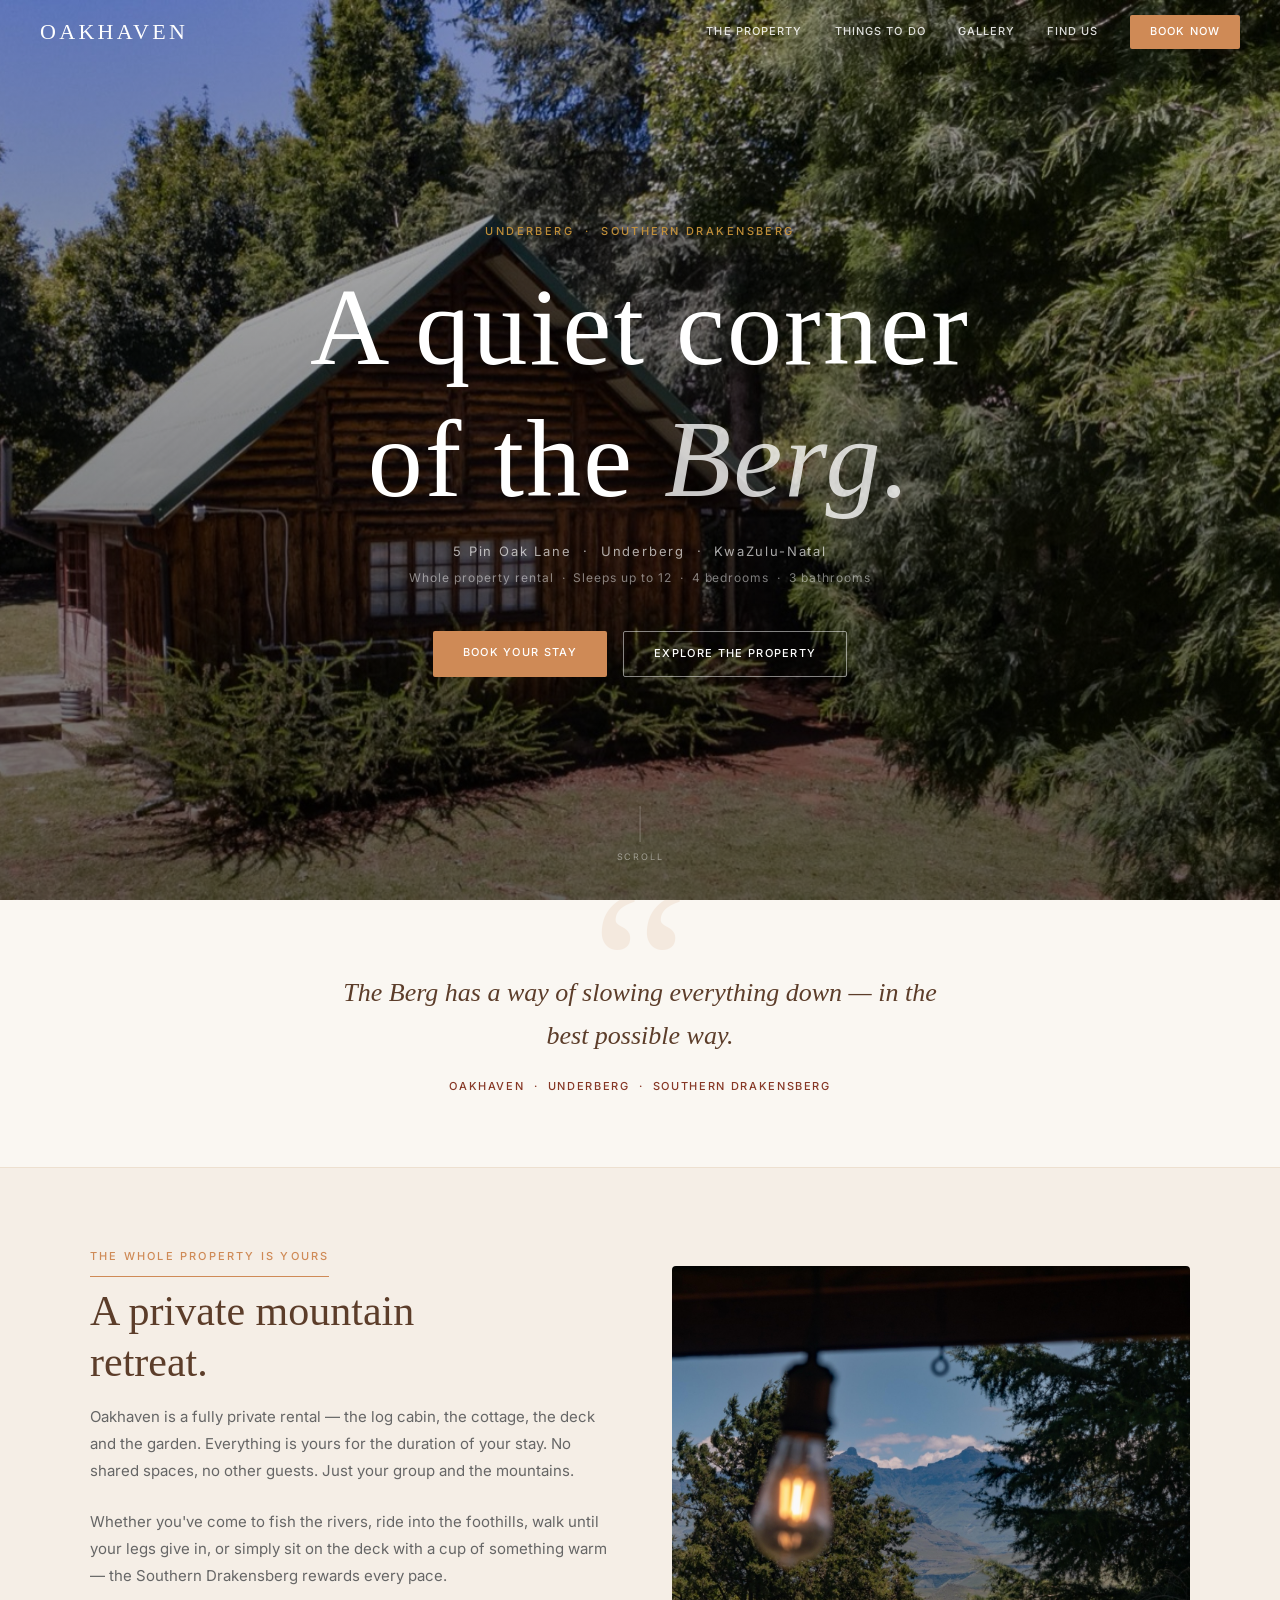
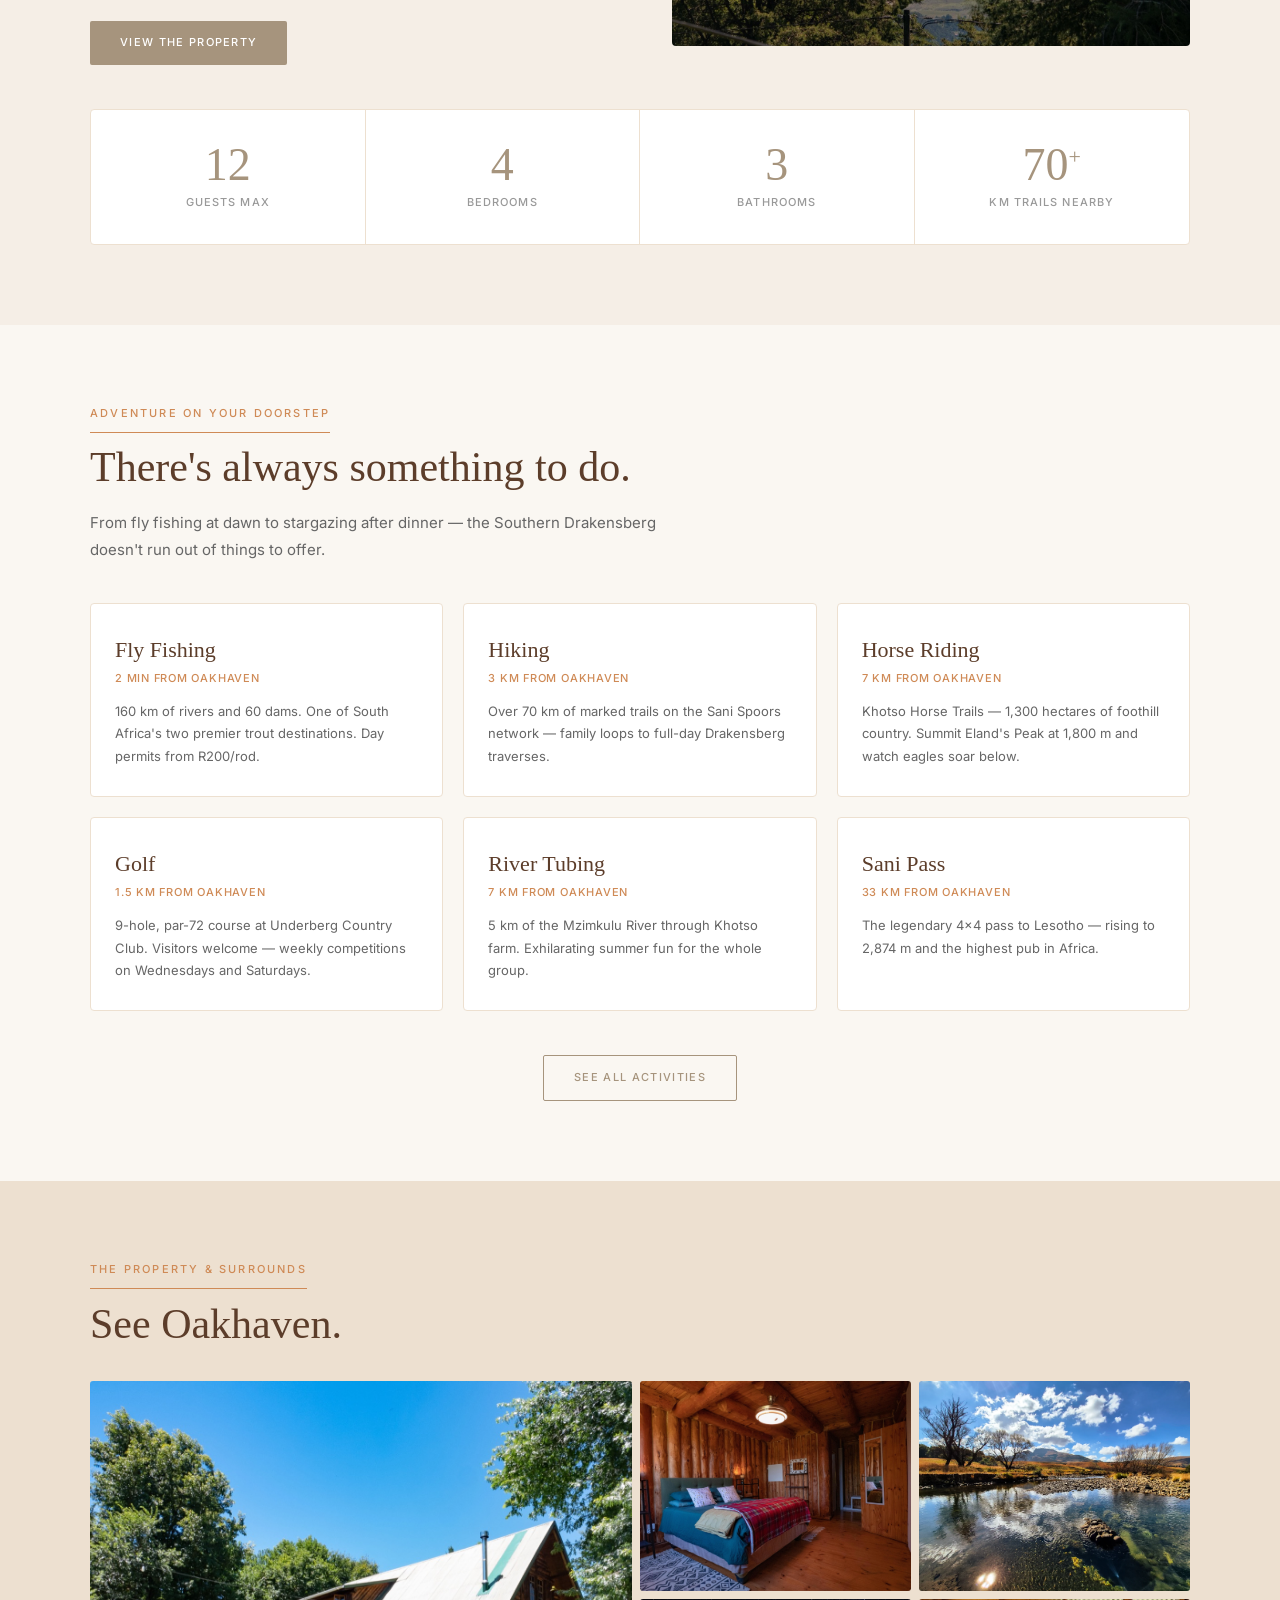
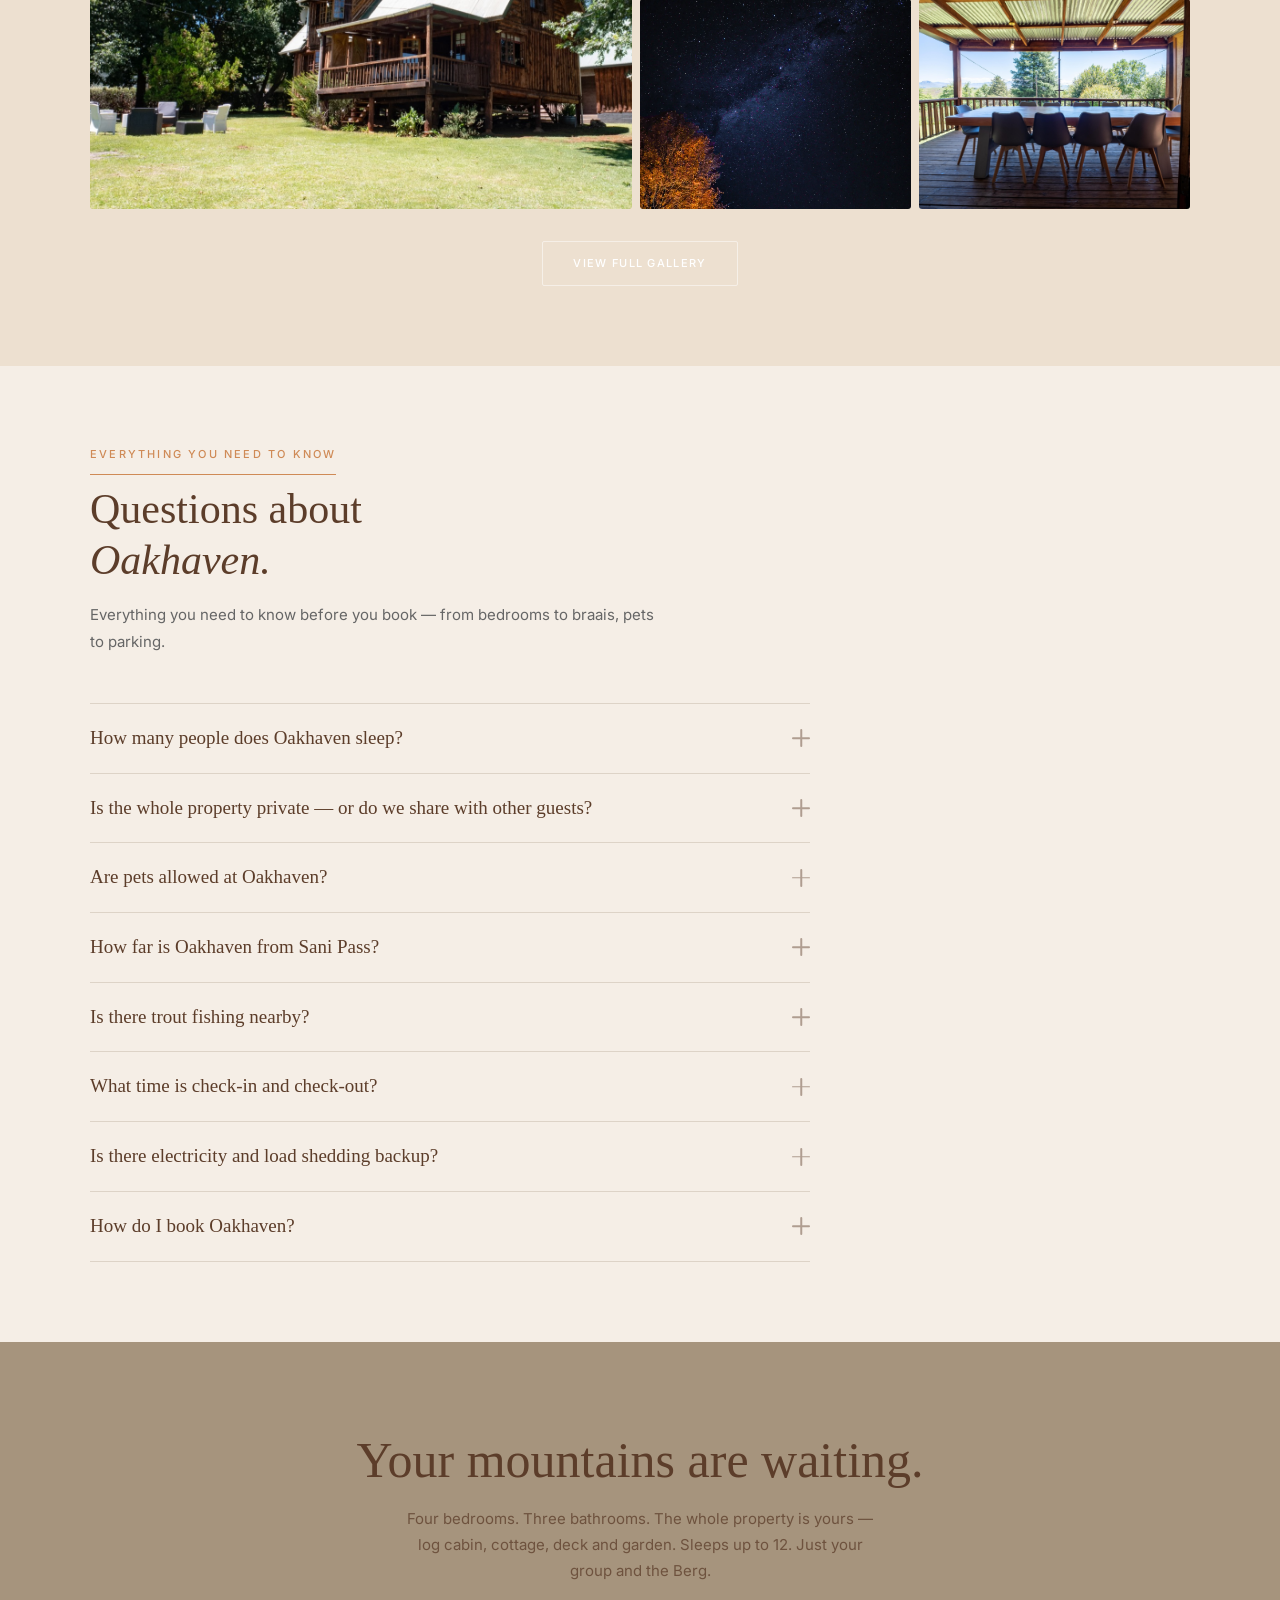
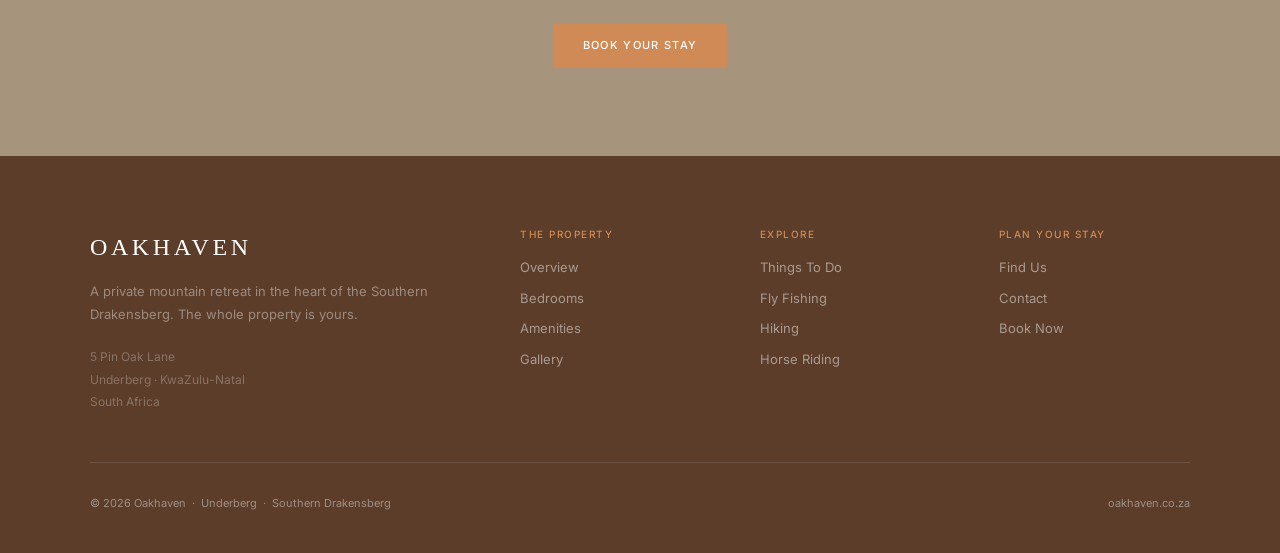
==== index.html @ 9d522bd4 "Add FAQ section with accordion and schema markup for GEO - FAQ section added to homepage before CTA " ====
<!DOCTYPE html>
<html lang="en">
<head>
  <meta charset="UTF-8">
  <meta name="viewport" content="width=device-width, initial-scale=1.0">
  <title>Oakhaven — Private Holiday Rental, Underberg · Southern Drakensberg · Sleeps 12</title>
  <meta name="description" content="Oakhaven is a fully private holiday rental in Underberg, Southern Drakensberg. 4 bedrooms, 3 bathrooms, sleeps up to 12. The whole property — log cabin, cottage, deck and garden — is yours. Book now.">
  <link rel="canonical" href="https://www.oakhaven.co.za/">

  <!-- Open Graph -->
  <meta property="og:type" content="website">
  <meta property="og:url" content="https://www.oakhaven.co.za/">
  <meta property="og:title" content="Oakhaven — Private Holiday Rental, Underberg · Southern Drakensberg">
  <meta property="og:description" content="A fully private mountain retreat in Underberg, Southern Drakensberg. 4 bedrooms, 3 bathrooms, sleeps up to 12. The whole property is yours.">
  <meta property="og:image" content="https://www.oakhaven.co.za/images/log-cabin-hero.jpg">
  <meta property="og:image:width" content="1400">
  <meta property="og:image:height" content="933">
  <meta name="twitter:card" content="summary_large_image">

  <!-- Schema: Vacation Rental -->
  <script type="application/ld+json">
  {
    "@context": "https://schema.org",
    "@type": "LodgingBusiness",
    "name": "Oakhaven",
    "description": "A fully private holiday rental in Underberg, Southern Drakensberg. 4 bedrooms, 3 bathrooms, sleeps up to 12. Log cabin, cottage, deck, braai and garden.",
    "url": "https://www.oakhaven.co.za",
    "telephone": "+27660128642",
    "email": "marketing@underbergaccommodation.co.za",
    "address": {
      "@type": "PostalAddress",
      "streetAddress": "5 Pin Oak Lane",
      "addressLocality": "Underberg",
      "addressRegion": "KwaZulu-Natal",
      "postalCode": "3257",
      "addressCountry": "ZA"
    },
    "geo": {
      "@type": "GeoCoordinates",
      "latitude": -29.789306,
      "longitude": 29.486806
    },
    "image": "https://www.oakhaven.co.za/images/log-cabin-hero.jpg",
    "numberOfRooms": 4,
    "petsAllowed": true,
    "checkinTime": "14:00",
    "checkoutTime": "10:00",
    "amenityFeature": [
      {"@type": "LocationFeatureSpecification", "name": "Wi-Fi", "value": true},
      {"@type": "LocationFeatureSpecification", "name": "Fireplace", "value": true},
      {"@type": "LocationFeatureSpecification", "name": "Braai area", "value": true},
      {"@type": "LocationFeatureSpecification", "name": "Fully equipped kitchen", "value": true},
      {"@type": "LocationFeatureSpecification", "name": "Laundry facilities", "value": true},
      {"@type": "LocationFeatureSpecification", "name": "Secure parking", "value": true},
      {"@type": "LocationFeatureSpecification", "name": "Backup power", "value": true}
    ],
    "tourBookingPage": "mailto:marketing@underbergaccommodation.co.za?subject=Oakhaven%20Booking%20Enquiry"
  }
  </script>

  <!-- Schema: FAQ -->
  <script type="application/ld+json">
  {
    "@context": "https://schema.org",
    "@type": "FAQPage",
    "mainEntity": [
      {"@type":"Question","name":"How many people does Oakhaven sleep?","acceptedAnswer":{"@type":"Answer","text":"Oakhaven sleeps up to 12 guests across 4 bedrooms and 3 bathrooms. The property includes a log cabin and a cottage, both available exclusively to your group."}},
      {"@type":"Question","name":"Is the whole property private?","acceptedAnswer":{"@type":"Answer","text":"The whole property is yours. No shared spaces, no other guests. The log cabin, cottage, deck, braai area and garden are exclusively yours for the duration of your stay."}},
      {"@type":"Question","name":"Are pets allowed at Oakhaven?","acceptedAnswer":{"@type":"Answer","text":"Yes — well-behaved pets are welcome. Oakhaven sits on a quiet lane with a garden, so dogs in particular settle in easily."}},
      {"@type":"Question","name":"How far is Oakhaven from Sani Pass?","acceptedAnswer":{"@type":"Answer","text":"Sani Pass is 33 km from Oakhaven — about 40 minutes by road."}},
      {"@type":"Question","name":"Is there trout fishing near Oakhaven?","acceptedAnswer":{"@type":"Answer","text":"Oakhaven is 2 minutes from one of South Africa's two premier trout destinations. The Underberg area has 160 km of rivers and 60 dams. Day permits start from R200 per rod."}},
      {"@type":"Question","name":"What time is check-in and check-out?","acceptedAnswer":{"@type":"Answer","text":"Check-in is from 14:00 and check-out is by 10:00."}},
      {"@type":"Question","name":"Is there load shedding backup at Oakhaven?","acceptedAnswer":{"@type":"Answer","text":"Yes — Oakhaven has backup power so load shedding won't disrupt your stay. The property also has Wi-Fi throughout."}},
      {"@type":"Question","name":"How do I book Oakhaven?","acceptedAnswer":{"@type":"Answer","text":"Email marketing@underbergaccommodation.co.za with your dates and group size and we'll confirm availability and rates."}}
    ]
  }
  </script>

  <link rel="stylesheet" href="css/style.css">
  <link rel="preconnect" href="https://fonts.googleapis.com">
  <link href="https://cdn.jsdelivr.net/npm/@tabler/icons-webfont@3.11.0/dist/tabler-icons.min.css" rel="stylesheet">
  <!-- Google Analytics -->
  <script async src="https://www.googletagmanager.com/gtag/js?id=G-YVNB81N86Y"></script>
  <script>
    window.dataLayer = window.dataLayer || [];
    function gtag(){dataLayer.push(arguments);}
    gtag('js', new Date());
    gtag('config', 'G-YVNB81N86Y');
  </script>
  <!-- Meta Pixel -->
  <script>
  !function(f,b,e,v,n,t,s)
  {if(f.fbq)return;n=f.fbq=function(){n.callMethod?
  n.callMethod.apply(n,arguments):n.queue.push(arguments)};
  if(!f._fbq)f._fbq=n;n.push=n;n.loaded=!0;n.version='2.0';
  n.queue=[];t=b.createElement(e);t.async=!0;
  t.src=v;s=b.getElementsByTagName(e)[0];
  s.parentNode.insertBefore(t,s)}(window, document,'script',
  'https://connect.facebook.net/en_US/fbevents.js');
  fbq('init', '1320642386805784');
  fbq('track', 'PageView');
  </script>
  <noscript><img height="1" width="1" style="display:none" src="https://www.facebook.com/tr?id=1320642386805784&ev=PageView&noscript=1"/></noscript>
  <!-- End Meta Pixel -->
</head>
<body>

  <!-- NAVIGATION -->
  <nav class="nav" id="nav">
    <a href="index.html" class="nav-logo">Oakhaven</a>
    <div class="nav-links" id="navLinks">
      <a href="property.html">The Property</a>
      <a href="things-to-do.html">Things To Do</a>
      <a href="gallery.html">Gallery</a>
      <a href="find-us.html">Find Us</a>
      <a href="mailto:marketing@underbergaccommodation.co.za?subject=Oakhaven%20Booking%20Enquiry" class="nav-book">Book Now</a>
    </div>
    <button class="nav-toggle" id="navToggle" aria-label="Open menu">
      <span></span><span></span><span></span>
    </button>
  </nav>

  <!-- HERO -->
  <section class="hero">
    <video class="hero-video" autoplay muted loop playsinline poster="images/PG_logcabin_medres-75.jpeg">
      <source src="images/oakhaven.mp4" type="video/mp4">
    </video>
    <div class="hero-overlay"></div>
    <div class="hero-content">
      <div class="hero-eyebrow">Underberg &nbsp;·&nbsp; Southern Drakensberg</div>
      <h1>A quiet corner<br>of the <em>Berg.</em></h1>
      <p class="hero-sub">5 Pin Oak Lane &nbsp;·&nbsp; Underberg &nbsp;·&nbsp; KwaZulu-Natal</p>
      <p class="hero-capacity">Whole property rental &nbsp;·&nbsp; Sleeps up to 12 &nbsp;·&nbsp; 4 bedrooms &nbsp;·&nbsp; 3 bathrooms</p>
      <div class="hero-btns">
        <a href="mailto:marketing@underbergaccommodation.co.za?subject=Oakhaven%20Booking%20Enquiry" class="btn btn-gold">Book Your Stay</a>
        <a href="property.html" class="btn btn-ghost">Explore the Property</a>
      </div>
    </div>
    <div class="hero-scroll" aria-label="Scroll down">
      <div class="hero-scroll-line"></div>
      Scroll
    </div>
  </section>

  <!-- INTRO QUOTE -->
  <div class="intro-quote reveal">
    <blockquote>The Berg has a way of slowing everything down — in the best possible way.</blockquote>
    <div class="intro-attr">Oakhaven &nbsp;·&nbsp; Underberg &nbsp;·&nbsp; Southern Drakensberg</div>
  </div>

  <!-- PROPERTY OVERVIEW -->
  <section class="section section-mist">
    <div class="container">
      <div class="split">
        <div>
          <span class="eyebrow reveal">The whole property is yours</span>
          <h2 class="section-title reveal">A private mountain<br>retreat.</h2>
          <p class="section-lead reveal" style="margin-bottom:1.5rem">Oakhaven is a fully private rental — the log cabin, the cottage, the deck and the garden. Everything is yours for the duration of your stay. No shared spaces, no other guests. Just your group and the mountains.</p>
          <p class="section-lead reveal" style="margin-bottom:2rem">Whether you've come to fish the rivers, ride into the foothills, walk until your legs give in, or simply sit on the deck with a cup of something warm — the Southern Drakensberg rewards every pace.</p>
          <div class="reveal">
            <a href="property.html" class="btn btn-green">View the property</a>
          </div>
        </div>
        <div class="split-img reveal">
          <img src="images/PG_logcabin_medres-50.jpeg" alt="Oakhaven deck with mountain views">
        </div>
      </div>

      <div class="stats-row reveal">
        <div class="stat">
          <div class="stat-number">12</div>
          <div class="stat-label">Guests max</div>
        </div>
        <div class="stat">
          <div class="stat-number">4</div>
          <div class="stat-label">Bedrooms</div>
        </div>
        <div class="stat">
          <div class="stat-number">3</div>
          <div class="stat-label">Bathrooms</div>
        </div>
        <div class="stat">
          <div class="stat-number">70<sup>+</sup></div>
          <div class="stat-label">km trails nearby</div>
        </div>
      </div>
    </div>
  </section>

  <!-- ACTIVITIES TEASER -->
  <section class="section">
    <div class="container">
      <span class="eyebrow reveal">Adventure on your doorstep</span>
      <h2 class="section-title reveal">There's always something to do.</h2>
      <p class="section-lead reveal">From fly fishing at dawn to stargazing after dinner — the Southern Drakensberg doesn't run out of things to offer.</p>
      <div class="acts-grid">
        <div class="act-card reveal">
          <div class="act-name">Fly Fishing</div>
          <div class="act-dist">2 min from Oakhaven</div>
          <div class="act-desc">160 km of rivers and 60 dams. One of South Africa's two premier trout destinations. Day permits from R200/rod.</div>
        </div>
        <div class="act-card reveal">
          <div class="act-name">Hiking</div>
          <div class="act-dist">3 km from Oakhaven</div>
          <div class="act-desc">Over 70 km of marked trails on the Sani Spoors network — family loops to full-day Drakensberg traverses.</div>
        </div>
        <div class="act-card reveal">
          <div class="act-name">Horse Riding</div>
          <div class="act-dist">7 km from Oakhaven</div>
          <div class="act-desc">Khotso Horse Trails — 1,300 hectares of foothill country. Summit Eland's Peak at 1,800 m and watch eagles soar below.</div>
        </div>
        <div class="act-card reveal">
          <div class="act-name">Golf</div>
          <div class="act-dist">1.5 km from Oakhaven</div>
          <div class="act-desc">9-hole, par-72 course at Underberg Country Club. Visitors welcome — weekly competitions on Wednesdays and Saturdays.</div>
        </div>
        <div class="act-card reveal">
          <div class="act-name">River Tubing</div>
          <div class="act-dist">7 km from Oakhaven</div>
          <div class="act-desc">5 km of the Mzimkulu River through Khotso farm. Exhilarating summer fun for the whole group.</div>
        </div>
        <div class="act-card reveal">
          <div class="act-name">Sani Pass</div>
          <div class="act-dist">33 km from Oakhaven</div>
          <div class="act-desc">The legendary 4×4 pass to Lesotho — rising to 2,874 m and the highest pub in Africa.</div>
        </div>
      </div>
      <div style="text-align:center;margin-top:2.75rem" class="reveal">
        <a href="things-to-do.html" class="btn btn-outline-green">See all activities</a>
      </div>
    </div>
  </section>

  <!-- GALLERY STRIP -->
  <section class="section section-green">
    <div class="container">
      <span class="eyebrow">The property &amp; surrounds</span>
      <h2 class="section-title" style="margin-bottom:2rem">See Oakhaven.</h2>
      <div class="gallery-strip-grid">
        <a href="gallery.html" class="gs-item tall">
          <img src="images/log-cabin-hero.jpg" alt="Oakhaven log cabin">
        </a>
        <a href="gallery.html" class="gs-item">
          <img src="images/PG_logcabin_medres-36.jpeg" alt="Log cabin interior">
        </a>
        <a href="gallery.html" class="gs-item">
          <img src="images/michaelansermino_1779820226_3905733288638418273_4180918798.png" alt="Drakensberg landscape">
        </a>
        <a href="gallery.html" class="gs-item">
          <img src="images/michaelansermino_1779252572_3900972530226201035_4180918798.png" alt="Milky Way over the Berg">
        </a>
        <a href="gallery.html" class="gs-item">
          <img src="images/PG_logcabin_medres-26.jpeg" alt="Oakhaven deck">
        </a>
      </div>
      <div style="text-align:center;margin-top:2rem">
        <a href="gallery.html" class="btn btn-ghost">View full gallery</a>
      </div>
    </div>
  </section>

  <!-- FAQ -->
  <section class="section section-mist" id="faq">
    <div class="container">
      <span class="eyebrow reveal">Everything you need to know</span>
      <h2 class="section-title reveal">Questions about<br><em>Oakhaven.</em></h2>
      <p class="section-lead reveal" style="margin-bottom:3rem">Everything you need to know before you book — from bedrooms to braais, pets to parking.</p>
      <div class="faq-list reveal">

        <div class="faq-item">
          <button class="faq-trigger" aria-expanded="false">
            <span class="faq-question">How many people does Oakhaven sleep?</span>
            <span class="faq-icon" aria-hidden="true"></span>
          </button>
          <div class="faq-body">
            <p class="faq-answer">Oakhaven sleeps up to <strong>12 guests</strong> across 4 bedrooms and 3 bathrooms. The property includes a log cabin and a cottage, both available exclusively to your group for the duration of your stay.</p>
          </div>
        </div>

        <div class="faq-item">
          <button class="faq-trigger" aria-expanded="false">
            <span class="faq-question">Is the whole property private — or do we share with other guests?</span>
            <span class="faq-icon" aria-hidden="true"></span>
          </button>
          <div class="faq-body">
            <p class="faq-answer">The whole property is yours. <strong>No shared spaces, no other guests.</strong> The log cabin, cottage, deck, braai area and garden are exclusively yours for the duration of your stay.</p>
          </div>
        </div>

        <div class="faq-item">
          <button class="faq-trigger" aria-expanded="false">
            <span class="faq-question">Are pets allowed at Oakhaven?</span>
            <span class="faq-icon" aria-hidden="true"></span>
          </button>
          <div class="faq-body">
            <p class="faq-answer"><strong>Yes — well-behaved pets are welcome.</strong> Oakhaven sits on a quiet lane with a garden, so dogs in particular settle in easily. Please let us know when you book so we can make the necessary arrangements.</p>
          </div>
        </div>

        <div class="faq-item">
          <button class="faq-trigger" aria-expanded="false">
            <span class="faq-question">How far is Oakhaven from Sani Pass?</span>
            <span class="faq-icon" aria-hidden="true"></span>
          </button>
          <div class="faq-body">
            <p class="faq-answer">Sani Pass is <strong>33 km from Oakhaven</strong> — about 40 minutes by road. The legendary 4×4 pass climbs to 2,874 m and the highest pub in Africa on the Lesotho border. A day trip from Oakhaven is easy.</p>
          </div>
        </div>

        <div class="faq-item">
          <button class="faq-trigger" aria-expanded="false">
            <span class="faq-question">Is there trout fishing nearby?</span>
            <span class="faq-icon" aria-hidden="true"></span>
          </button>
          <div class="faq-body">
            <p class="faq-answer">Oakhaven is <strong>2 minutes from one of South Africa's two premier trout destinations</strong>. The Underberg area has 160 km of rivers and 60 dams. Day permits start from R200 per rod.</p>
          </div>
        </div>

        <div class="faq-item">
          <button class="faq-trigger" aria-expanded="false">
            <span class="faq-question">What time is check-in and check-out?</span>
            <span class="faq-icon" aria-hidden="true"></span>
          </button>
          <div class="faq-body">
            <p class="faq-answer">Check-in is from <strong>14:00</strong> and check-out is by <strong>10:00</strong>. If you need early check-in or a late check-out, get in touch and we'll do our best to accommodate you.</p>
          </div>
        </div>

        <div class="faq-item">
          <button class="faq-trigger" aria-expanded="false">
            <span class="faq-question">Is there electricity and load shedding backup?</span>
            <span class="faq-icon" aria-hidden="true"></span>
          </button>
          <div class="faq-body">
            <p class="faq-answer"><strong>Yes — Oakhaven has backup power</strong> so load shedding won't disrupt your stay. The property also has Wi-Fi throughout.</p>
          </div>
        </div>

        <div class="faq-item">
          <button class="faq-trigger" aria-expanded="false">
            <span class="faq-question">How do I book Oakhaven?</span>
            <span class="faq-icon" aria-hidden="true"></span>
          </button>
          <div class="faq-body">
            <p class="faq-answer">Email us at <strong>marketing@underbergaccommodation.co.za</strong> with your dates and group size and we'll confirm availability and rates. We aim to respond within a few hours.</p>
          </div>
        </div>

      </div>
    </div>
  </section>

  <!-- CTA BAND -->
  <section class="section-rust cta-band">
    <h2>Your mountains are waiting.</h2>
    <p>Four bedrooms. Three bathrooms. The whole property is yours — log cabin, cottage, deck and garden. Sleeps up to 12. Just your group and the Berg.</p>
    <a href="mailto:marketing@underbergaccommodation.co.za?subject=Oakhaven%20Booking%20Enquiry" class="btn btn-gold">Book Your Stay</a>
  </section>

  <!-- FOOTER -->
  <footer class="footer">
    <div class="container">
      <div class="footer-grid">
        <div>
          <div class="footer-logo">Oakhaven</div>
          <div class="footer-tagline">A private mountain retreat in the heart of the Southern Drakensberg. The whole property is yours.</div>
          <div class="footer-address">5 Pin Oak Lane<br>Underberg · KwaZulu-Natal<br>South Africa</div>
        </div>
        <div class="footer-col">
          <h4>The Property</h4>
          <a href="property.html">Overview</a>
          <a href="property.html#rooms">Bedrooms</a>
          <a href="property.html#amenities">Amenities</a>
          <a href="gallery.html">Gallery</a>
        </div>
        <div class="footer-col">
          <h4>Explore</h4>
          <a href="things-to-do.html">Things To Do</a>
          <a href="things-to-do.html#fishing">Fly Fishing</a>
          <a href="things-to-do.html#hiking">Hiking</a>
          <a href="things-to-do.html#horses">Horse Riding</a>
        </div>
        <div class="footer-col">
          <h4>Plan Your Stay</h4>
          <a href="find-us.html">Find Us</a>
          <a href="find-us.html#contact">Contact</a>
          <a href="mailto:marketing@underbergaccommodation.co.za?subject=Oakhaven%20Booking%20Enquiry">Book Now</a>
        </div>
      </div>
      <div class="footer-bottom">
        <div class="footer-copy">&copy; 2026 Oakhaven &nbsp;·&nbsp; Underberg &nbsp;·&nbsp; Southern Drakensberg</div>
        <div class="footer-copy">oakhaven.co.za</div>
      </div>
    </div>
  </footer>

  <!-- LIGHTBOX -->
  <div class="lightbox" id="lightbox">
    <button class="lightbox-close" aria-label="Close">&times;</button>
    <img id="lbImg" src="" alt="">
  </div>

  <script src="js/main.js"></script>
</body>
</html>
---- css/style.css ----
@import url('https://fonts.googleapis.com/css2?family=Cormorant+Garant:ital,wght@0,300;0,400;0,600;1,300;1,400&family=Inter:wght@300;400;500&display=swap');

:root {
  --green: #A6947D;
  --green-dark: #8a7a68;
  --rust: #863725;
  --gold: #CF8A56;
  --gold-dark: #b87a46;
  --cream: #FAF7F2;
  --stone: #EDE0D0;
  --sky: #C3C2BC;
  --charcoal: #5C3D2A;
  --mist: #F5EEE6;
}

*, *::before, *::after { box-sizing: border-box; margin: 0; padding: 0; }
html { scroll-behavior: smooth; }

body {
  font-family: 'Inter', sans-serif;
  background: var(--cream);
  color: var(--charcoal);
  font-size: 16px;
  line-height: 1.6;
}

img { display: block; max-width: 100%; }
a { color: inherit; }

/* ── TYPOGRAPHY ── */
h1, h2, h3, h4 {
  font-family: 'Cormorant Garant', serif;
  font-weight: 300;
  line-height: 1.2;
}

.eyebrow {
  display: block;
  font-family: 'Inter', sans-serif;
  font-size: 11px;
  font-weight: 500;
  letter-spacing: 0.2em;
  text-transform: uppercase;
  color: var(--gold);
  margin-bottom: 0.6rem;
  padding-bottom: 0.6rem;
  border-bottom: 1px solid var(--gold);
  width: fit-content;
}

.section-title {
  font-size: clamp(28px, 3.5vw, 42px);
  color: var(--charcoal);
  margin-bottom: 1rem;
}

.section-title--white { color: var(--charcoal); }

.section-lead {
  font-size: 15px;
  line-height: 1.8;
  color: #666;
  max-width: 580px;
}

/* ── BUTTONS ── */
.btn {
  display: inline-block;
  font-family: 'Inter', sans-serif;
  font-size: 11px;
  font-weight: 500;
  letter-spacing: 0.12em;
  text-transform: uppercase;
  padding: 13px 30px;
  border-radius: 2px;
  border: none;
  cursor: pointer;
  text-decoration: none;
  transition: all 0.2s;
}
.btn-gold { background: var(--gold); color: #fff; }
.btn-gold:hover { background: var(--gold-dark); }
.btn-green { background: var(--green); color: #fff; }
.btn-green:hover { background: var(--green-dark); }
.btn-ghost { background: transparent; color: #fff; border: 1px solid rgba(255,255,255,0.5); }
.btn-ghost:hover { border-color: #fff; background: rgba(255,255,255,0.1); }
.btn-outline-green { background: transparent; color: var(--green); border: 1.5px solid var(--green); }
.btn-outline-green:hover { background: var(--green); color: #fff; }

/* ── NAV ── */
.nav {
  position: fixed;
  top: 0; left: 0; right: 0;
  z-index: 100;
  height: 64px;
  padding: 0 2.5rem;
  display: flex;
  align-items: center;
  justify-content: space-between;
  background: transparent;
  transition: background 0.35s ease, box-shadow 0.35s ease;
}
.nav.scrolled {
  background: var(--green);
  box-shadow: 0 2px 24px rgba(0,0,0,0.18);
}
.nav-logo {
  font-family: 'Cormorant Garant', serif;
  font-size: 22px;
  font-weight: 300;
  color: #fff;
  letter-spacing: 0.15em;
  text-transform: uppercase;
  text-decoration: none;
}
.nav-links {
  display: flex;
  align-items: center;
  gap: 2rem;
}
.nav-links a {
  font-size: 11px;
  font-weight: 500;
  letter-spacing: 0.1em;
  text-transform: uppercase;
  color: rgba(255,255,255,0.85);
  text-decoration: none;
  transition: color 0.2s;
}
.nav-links a:hover { color: #fff; }
.nav-book {
  background: var(--gold);
  color: #fff !important;
  padding: 8px 20px;
  border-radius: 2px;
}
.nav-book:hover { background: var(--gold-dark) !important; }
.nav-toggle {
  display: none;
  flex-direction: column;
  gap: 5px;
  cursor: pointer;
  padding: 4px;
  background: none;
  border: none;
}
.nav-toggle span {
  display: block;
  width: 24px;
  height: 1.5px;
  background: #fff;
  transition: all 0.3s;
}

/* ── HERO (home) ── */
.hero {
  position: relative;
  height: 100vh;
  min-height: 640px;
  display: flex;
  align-items: center;
  justify-content: center;
  text-align: center;
  overflow: hidden;
}
.hero-bg {
  position: absolute;
  inset: 0;
  background-size: cover;
  background-position: center;
  transform: scale(1.06);
  transition: transform 7s ease;
}
.hero-bg.loaded { transform: scale(1); }
.hero-video {
  position: absolute;
  inset: 0;
  width: 100%;
  height: 100%;
  object-fit: cover;
  object-position: center;
}
.hero-overlay {
  position: absolute;
  inset: 0;
  background: linear-gradient(to bottom, rgba(0,0,0,0.25) 0%, rgba(0,0,0,0.45) 60%, rgba(0,0,0,0.6) 100%);
}
.hero-content {
  position: relative;
  z-index: 2;
  padding: 0 1.5rem;
}
.hero-eyebrow {
  font-size: 11px;
  font-weight: 500;
  letter-spacing: 0.22em;
  text-transform: uppercase;
  color: rgba(200,148,58,0.95);
  margin-bottom: 1.25rem;
}
.hero h1 {
  font-size: clamp(60px, 9vw, 110px);
  color: #fff;
  font-weight: 300;
  letter-spacing: 0.02em;
  margin-bottom: 1rem;
}
.hero h1 em { font-style: italic; color: rgba(255,255,255,0.78); }
.hero-sub {
  font-size: 13px;
  color: rgba(255,255,255,0.65);
  letter-spacing: 0.14em;
  margin-bottom: 0.4rem;
}
.hero-capacity {
  font-size: 12px;
  color: rgba(255,255,255,0.48);
  letter-spacing: 0.08em;
  margin-bottom: 2.75rem;
}
.hero-btns { display: flex; gap: 1rem; justify-content: center; flex-wrap: wrap; }
.hero-scroll {
  position: absolute;
  bottom: 2.25rem;
  left: 50%;
  transform: translateX(-50%);
  display: flex;
  flex-direction: column;
  align-items: center;
  gap: 8px;
  color: rgba(255,255,255,0.45);
  font-size: 9px;
  letter-spacing: 0.2em;
  text-transform: uppercase;
  cursor: pointer;
  z-index: 2;
}
.hero-scroll-line {
  width: 1px;
  height: 36px;
  background: rgba(255,255,255,0.25);
  animation: pulse 2.2s infinite;
}
@keyframes pulse { 0%,100% { opacity: 0.25; } 50% { opacity: 0.7; } }

/* ── PAGE HERO (inner pages) ── */
.page-hero {
  position: relative;
  height: 52vh;
  min-height: 380px;
  display: flex;
  align-items: flex-end;
  padding: 0 2.5rem 3.5rem;
}
.page-hero-bg {
  position: absolute;
  inset: 0;
  background-size: cover;
  background-position: center;
}
.page-hero-overlay {
  position: absolute;
  inset: 0;
  background: linear-gradient(to bottom, rgba(0,0,0,0.1) 0%, rgba(0,0,0,0.6) 100%);
}
.page-hero-content {
  position: relative;
  z-index: 2;
  max-width: 1100px;
  width: 100%;
  margin: 0 auto;
}
.page-hero h1 {
  font-size: clamp(38px, 5.5vw, 64px);
  color: #fff;
  font-weight: 300;
}

/* ── LAYOUT ── */
.section { padding: 5rem 2.5rem; }
.section-sm { padding: 3.5rem 2.5rem; }
.container { max-width: 1100px; margin: 0 auto; }
.container-narrow { max-width: 760px; margin: 0 auto; }
.section-mist { background: var(--mist); }
.section-green { background: var(--stone); }
.section-rust { background: var(--green); }
.section-charcoal { background: var(--charcoal); }
.section-stone { background: var(--stone); }

/* ── REVEAL ANIMATIONS ── */
.reveal {
  opacity: 0;
  transform: translateY(22px);
  transition: opacity 0.65s ease, transform 0.65s ease;
}
.reveal.visible { opacity: 1; transform: translateY(0); }

/* ── INTRO QUOTE ── */
.intro-quote {
  text-align: center;
  padding: 4.5rem 2.5rem;
  border-bottom: 1px solid var(--stone);
  position: relative;
  overflow: hidden;
}
.intro-quote::before {
  content: '\201C';
  font-family: 'Cormorant Garant', serif;
  font-size: 220px;
  font-weight: 300;
  color: var(--gold);
  opacity: 0.12;
  position: absolute;
  top: -0.2em;
  left: 50%;
  transform: translateX(-50%);
  line-height: 1;
  pointer-events: none;
  user-select: none;
}
.intro-quote blockquote {
  font-family: 'Cormorant Garant', serif;
  font-size: clamp(20px, 2.8vw, 26px);
  font-weight: 300;
  font-style: italic;
  color: var(--charcoal);
  line-height: 1.65;
  max-width: 620px;
  margin: 0 auto 1.25rem;
  quotes: none;
  position: relative;
  z-index: 1;
}
.intro-attr {
  font-size: 11px;
  font-weight: 500;
  letter-spacing: 0.15em;
  text-transform: uppercase;
  color: var(--rust);
}

/* ── STATS ROW ── */
.stats-row {
  display: grid;
  grid-template-columns: repeat(4, 1fr);
  border: 1px solid var(--stone);
  border-radius: 4px;
  overflow: hidden;
  margin-top: 2.75rem;
  background: #fff;
}
.stat {
  padding: 2rem 1.5rem;
  text-align: center;
  border-right: 1px solid var(--stone);
}
.stat:last-child { border-right: none; }
.stat-number {
  font-family: 'Cormorant Garant', serif;
  font-size: 46px;
  font-weight: 300;
  color: var(--green);
  line-height: 1;
  margin-bottom: 0.4rem;
}
.stat-number sup {
  font-size: 22px;
  vertical-align: super;
}
.stat-label {
  font-size: 11px;
  font-weight: 500;
  letter-spacing: 0.1em;
  text-transform: uppercase;
  color: #999;
}

/* ── ROOMS GRID ── */
.rooms-grid {
  display: grid;
  grid-template-columns: repeat(2, 1fr);
  gap: 1.5rem;
  margin-top: 2.5rem;
}
.room-card {
  background: #fff;
  border: 1px solid var(--stone);
  border-radius: 4px;
  overflow: hidden;
}
.room-img {
  height: 240px;
  background-size: cover;
  background-position: center;
  transition: transform 0.5s ease;
}
.room-card:hover .room-img { transform: scale(1.03); }
.room-img-wrap { overflow: hidden; }
.room-body { padding: 1.5rem 1.75rem; }
.room-name {
  font-family: 'Cormorant Garant', serif;
  font-size: 24px;
  font-weight: 400;
  color: var(--charcoal);
  margin-bottom: 0.2rem;
}
.room-beds {
  font-size: 11px;
  font-weight: 500;
  letter-spacing: 0.08em;
  text-transform: uppercase;
  color: var(--rust);
  margin-bottom: 0.75rem;
}
.room-desc {
  font-size: 14px;
  line-height: 1.75;
  color: #666;
}
.room-tags {
  display: flex;
  flex-wrap: wrap;
  gap: 6px;
  margin-top: 1rem;
}
.tag {
  font-size: 10px;
  font-weight: 500;
  letter-spacing: 0.06em;
  padding: 4px 11px;
  border-radius: 100px;
  background: var(--stone);
  color: var(--charcoal);
}

/* ── AMENITIES ── */
.amenities-grid {
  display: grid;
  grid-template-columns: repeat(3, 1fr);
  gap: 0.75rem;
  margin-top: 2rem;
}
.amenity {
  display: flex;
  align-items: center;
  gap: 10px;
  padding: 0.875rem 1rem;
  background: #fff;
  border: 1px solid var(--stone);
  border-radius: 4px;
  font-size: 13px;
  color: var(--charcoal);
}
.amenity i { color: var(--green); font-size: 18px; flex-shrink: 0; }

/* ── ACTIVITIES CARDS ── */
.acts-grid {
  display: grid;
  grid-template-columns: repeat(3, 1fr);
  gap: 1.25rem;
  margin-top: 2.5rem;
}
.act-card {
  background: #fff;
  border: 1px solid var(--stone);
  border-radius: 4px;
  padding: 1.75rem 1.5rem;
  transition: box-shadow 0.25s, transform 0.25s;
}
.act-card:hover {
  box-shadow: 0 6px 28px rgba(0,0,0,0.08);
  transform: translateY(-3px);
}
.act-icon {
  width: 46px;
  height: 46px;
  border-radius: 50%;
  background: rgba(45,90,39,0.1);
  display: flex;
  align-items: center;
  justify-content: center;
  margin-bottom: 1rem;
}
.act-icon i { color: var(--green); font-size: 22px; }
.act-name {
  font-family: 'Cormorant Garant', serif;
  font-size: 22px;
  font-weight: 400;
  color: var(--charcoal);
  margin-bottom: 0.2rem;
}
.act-dist {
  font-size: 11px;
  font-weight: 500;
  letter-spacing: 0.07em;
  text-transform: uppercase;
  color: var(--gold);
  margin-bottom: 0.75rem;
}
.act-desc { font-size: 13px; line-height: 1.75; color: #666; }

/* ── ACTIVITY DETAIL (things-to-do page) ── */
.act-detail {
  display: grid;
  grid-template-columns: 1fr 1fr;
  gap: 4rem;
  padding: 4rem 0;
  border-bottom: 1px solid var(--stone);
  align-items: center;
}
.act-detail:last-child { border-bottom: none; }
.act-detail.reverse { direction: rtl; }
.act-detail.reverse > * { direction: ltr; }
.act-detail-img {
  height: 340px;
  border-radius: 4px;
  background-size: cover;
  background-position: center;
}
.act-detail-text h2 {
  font-size: clamp(28px, 3vw, 38px);
  color: var(--charcoal);
  margin: 0.5rem 0 1rem;
}
.act-detail-text p {
  font-size: 14px;
  line-height: 1.85;
  color: #555;
  margin-bottom: 0.75rem;
}
.act-contact {
  margin-top: 1.25rem;
  padding: 1rem 1.25rem;
  background: var(--mist);
  border-left: 3px solid var(--green);
  border-radius: 0 4px 4px 0;
  font-size: 13px;
  line-height: 2;
  color: var(--charcoal);
}
.act-contact a { color: var(--sky); text-decoration: none; }
.act-contact a:hover { text-decoration: underline; }

/* ── RESTAURANTS ── */
.rest-grid {
  display: grid;
  grid-template-columns: repeat(2, 1fr);
  gap: 1rem;
  margin-top: 2rem;
}
.rest-card {
  background: #fff;
  border: 1px solid var(--stone);
  border-radius: 4px;
  padding: 1.5rem;
}
.rest-name {
  font-family: 'Cormorant Garant', serif;
  font-size: 20px;
  font-weight: 400;
  color: var(--charcoal);
  margin-bottom: 0.2rem;
}
.rest-dist {
  font-size: 11px;
  font-weight: 500;
  letter-spacing: 0.07em;
  text-transform: uppercase;
  color: var(--gold);
  margin-bottom: 0.6rem;
}
.rest-desc { font-size: 13px; line-height: 1.72; color: #666; }
.rest-phone { font-size: 12px; color: var(--sky); margin-top: 0.5rem; }

/* ── GALLERY ── */
.gallery-masonry {
  columns: 3;
  column-gap: 10px;
  margin-top: 2.5rem;
}
.gallery-masonry .gal-item {
  break-inside: avoid;
  margin-bottom: 10px;
  border-radius: 3px;
  overflow: hidden;
  cursor: pointer;
  position: relative;
}
.gallery-masonry img {
  width: 100%;
  height: auto;
  display: block;
  transition: transform 0.5s ease;
}
.gallery-masonry .gal-item:hover img { transform: scale(1.04); }
.gal-overlay {
  position: absolute;
  inset: 0;
  background: rgba(0,0,0,0);
  transition: background 0.3s;
  display: flex;
  align-items: center;
  justify-content: center;
}
.gal-item:hover .gal-overlay {
  background: rgba(0,0,0,0.22);
}
.gal-overlay i { color: rgba(255,255,255,0); transition: color 0.3s; font-size: 26px; }
.gal-item:hover .gal-overlay i { color: rgba(255,255,255,0.85); }

/* Lightbox */
.lightbox {
  display: none;
  position: fixed;
  inset: 0;
  background: rgba(0,0,0,0.93);
  z-index: 1000;
  align-items: center;
  justify-content: center;
}
.lightbox.active { display: flex; }
.lightbox img {
  max-width: 92vw;
  max-height: 90vh;
  object-fit: contain;
  border-radius: 2px;
}
.lightbox-close {
  position: absolute;
  top: 1.5rem; right: 1.5rem;
  color: #fff;
  font-size: 30px;
  cursor: pointer;
  background: none;
  border: none;
  opacity: 0.6;
  transition: opacity 0.2s;
  line-height: 1;
}
.lightbox-close:hover { opacity: 1; }

/* ── FIND US ── */
.map-wrap {
  border-radius: 4px;
  overflow: hidden;
  border: 1px solid var(--stone);
  margin-top: 2rem;
}
.map-wrap iframe { display: block; width: 100%; height: 420px; border: none; }
.distances-table {
  width: 100%;
  border-collapse: collapse;
  font-size: 14px;
  margin-top: 2rem;
}
.distances-table th {
  background: var(--green);
  color: #fff;
  padding: 10px 16px;
  text-align: left;
  font-family: 'Inter', sans-serif;
  font-size: 11px;
  font-weight: 500;
  letter-spacing: 0.08em;
  text-transform: uppercase;
}
.distances-table td {
  padding: 11px 16px;
  border-bottom: 1px solid var(--stone);
  color: var(--charcoal);
}
.distances-table tr:nth-child(even) td { background: var(--mist); }
.distances-table td:last-child { color: #888; font-size: 13px; }

/* ── CTA BAND ── */
.cta-band {
  text-align: center;
  padding: 5.5rem 2.5rem;
}
.cta-band h2 {
  font-size: clamp(30px, 4vw, 50px);
  color: var(--charcoal);
  margin-bottom: 1rem;
}
.cta-band p {
  font-size: 15px;
  color: var(--charcoal);
  opacity: 0.75;
  max-width: 480px;
  margin: 0 auto 2.5rem;
  line-height: 1.75;
}

/* ── FOOTER ── */
.footer {
  background: var(--charcoal);
  padding: 4.5rem 2.5rem 2.5rem;
}
.footer-grid {
  display: grid;
  grid-template-columns: 2fr 1fr 1fr 1fr;
  gap: 3rem;
  padding-bottom: 3rem;
  border-bottom: 1px solid rgba(255,255,255,0.1);
  margin-bottom: 2rem;
}
.footer-logo {
  font-family: 'Cormorant Garant', serif;
  font-size: 24px;
  font-weight: 300;
  color: #fff;
  letter-spacing: 0.15em;
  text-transform: uppercase;
  margin-bottom: 0.875rem;
}
.footer-tagline { font-size: 13px; color: rgba(255,255,255,0.4); line-height: 1.75; margin-bottom: 1.25rem; }
.footer-address { font-size: 12px; color: rgba(255,255,255,0.28); line-height: 1.9; }
.footer-col h4 {
  font-family: 'Inter', sans-serif;
  font-size: 10px;
  font-weight: 500;
  letter-spacing: 0.15em;
  text-transform: uppercase;
  color: var(--gold);
  margin-bottom: 1.1rem;
}
.footer-col a {
  display: block;
  font-size: 13px;
  color: rgba(255,255,255,0.48);
  text-decoration: none;
  margin-bottom: 0.6rem;
  transition: color 0.2s;
}
.footer-col a:hover { color: rgba(255,255,255,0.85); }
.footer-bottom {
  display: flex;
  justify-content: space-between;
  align-items: center;
}
.footer-copy { font-size: 11px; color: rgba(255,255,255,0.42); }

/* ── GALLERY STRIP (home) ── */
.gallery-strip-grid {
  display: grid;
  grid-template-columns: 2fr 1fr 1fr;
  grid-template-rows: 210px 210px;
  gap: 8px;
}
.gs-item {
  border-radius: 3px;
  overflow: hidden;
  display: block;
  text-decoration: none;
}
.gs-item.tall { grid-row: 1 / 3; }
.gs-item img { width: 100%; height: 100%; object-fit: cover; transition: transform 0.5s ease; }
.gs-item:hover img { transform: scale(1.05); }

/* ── CONTACT FORM ── */
.contact-form { display: grid; grid-template-columns: 1fr 1fr; gap: 1rem; margin-top: 2rem; }
.form-group { display: flex; flex-direction: column; gap: 6px; }
.form-group.full { grid-column: 1 / -1; }
.form-group label { font-size: 11px; font-weight: 500; letter-spacing: 0.08em; text-transform: uppercase; color: #888; }
.form-group input,
.form-group textarea,
.form-group select {
  padding: 11px 14px;
  border: 1px solid var(--stone);
  border-radius: 3px;
  font-family: 'Inter', sans-serif;
  font-size: 14px;
  color: var(--charcoal);
  background: #fff;
  transition: border-color 0.2s;
  -webkit-appearance: none;
}
.form-group input:focus,
.form-group textarea:focus,
.form-group select:focus {
  outline: none;
  border-color: var(--green);
}
.form-group textarea { resize: vertical; min-height: 120px; }

/* ── MAP ── */
.map-wrap {
  border-radius: 4px;
  overflow: hidden;
  border: 1px solid var(--stone);
  height: 380px;
}
.map-wrap iframe {
  width: 100%;
  height: 100%;
  border: none;
  display: block;
}

/* ── DISTANCES TABLE ── */
.distances-table {
  width: 100%;
  border-collapse: collapse;
  font-size: 14px;
  margin-top: 2rem;
}
.distances-table th {
  text-align: left;
  font-family: 'Inter', sans-serif;
  font-size: 11px;
  font-weight: 500;
  letter-spacing: 0.1em;
  text-transform: uppercase;
  color: #999;
  padding: 0.6rem 1rem;
  border-bottom: 2px solid var(--stone);
}
.distances-table td {
  padding: 0.8rem 1rem;
  border-bottom: 1px solid var(--stone);
  color: var(--charcoal);
  line-height: 1.5;
}
.distances-table td:nth-child(2),
.distances-table td:nth-child(3) {
  white-space: nowrap;
  color: var(--green);
  font-weight: 500;
}
.distances-table tbody tr:hover { background: var(--mist); }

/* ── TWO-COL SPLIT ── */
.split {
  display: grid;
  grid-template-columns: 1fr 1fr;
  gap: 4rem;
  align-items: center;
}
.split-img {
  border-radius: 4px;
  overflow: hidden;
}
.split-img img { width: 100%; height: 380px; object-fit: cover; }

/* ── RESPONSIVE ── */
@media (max-width: 900px) {
  .nav-links { display: none; }
  .nav-links.open {
    display: flex;
    position: fixed;
    top: 64px; left: 0; right: 0;
    background: var(--green);
    flex-direction: column;
    padding: 1.75rem 2rem;
    gap: 1.25rem;
    box-shadow: 0 8px 24px rgba(0,0,0,0.25);
  }
  .nav-toggle { display: flex; }
  .stats-row { grid-template-columns: repeat(2, 1fr); }
  .stat { border-bottom: 1px solid var(--stone); }
  .stat:nth-child(2) { border-right: none; }
  .stat:nth-child(3) { border-bottom: none; }
  .rooms-grid { grid-template-columns: 1fr; }
  .amenities-grid { grid-template-columns: 1fr 1fr; }
  .acts-grid { grid-template-columns: 1fr 1fr; }
  .footer-grid { grid-template-columns: 1fr 1fr; }
  .act-detail { grid-template-columns: 1fr; gap: 2rem; }
  .act-detail.reverse { direction: ltr; }
  .rest-grid { grid-template-columns: 1fr; }
  .gallery-masonry { columns: 2; }
  .contact-form { grid-template-columns: 1fr; }
  .split { grid-template-columns: 1fr; gap: 2rem; }
  .gallery-strip-grid { grid-template-columns: 1fr 1fr; grid-template-rows: auto; }
  .gs-item.tall { grid-row: auto; }
  .section { padding: 3.5rem 1.5rem; }
  .section-sm { padding: 2.5rem 1.5rem; }
  .hero-scroll { display: none; }
}

@media (max-width: 560px) {
  .acts-grid { grid-template-columns: 1fr; }
  .amenities-grid { grid-template-columns: 1fr; }
  .footer-grid { grid-template-columns: 1fr; gap: 2rem; }
  .gallery-masonry { columns: 2; }
  .hero-btns { flex-direction: column; align-items: center; }
  .footer-bottom { flex-direction: column; gap: 0.5rem; text-align: center; }
  .gallery-strip-grid { grid-template-columns: 1fr; }
}

/* ── FAQ ── */
.faq-list {
  border-top: 1px solid rgba(166,148,125,0.3);
  max-width: 720px;
}

.faq-item {
  border-bottom: 1px solid rgba(166,148,125,0.3);
}

.faq-trigger {
  width: 100%;
  background: none;
  border: none;
  cursor: pointer;
  padding: 22px 0;
  display: flex;
  justify-content: space-between;
  align-items: center;
  gap: 20px;
  text-align: left;
}

.faq-question {
  font-family: 'Cormorant Garant', serif;
  font-size: 19px;
  font-weight: 400;
  color: var(--charcoal);
  line-height: 1.3;
  transition: color 0.2s;
}

.faq-trigger:hover .faq-question {
  color: var(--gold-dark);
}

.faq-icon {
  width: 18px;
  height: 18px;
  flex-shrink: 0;
  position: relative;
  opacity: 0.45;
  transition: opacity 0.2s;
}
.faq-icon::before,
.faq-icon::after {
  content: '';
  position: absolute;
  background: var(--charcoal);
  border-radius: 1px;
}
.faq-icon::before { width: 18px; height: 1.5px; top: 50%; left: 0; transform: translateY(-50%); }
.faq-icon::after  { width: 1.5px; height: 18px; left: 50%; top: 0; transform: translateX(-50%); transition: transform 0.3s, opacity 0.3s; }

.faq-item.open .faq-icon { opacity: 0.8; }
.faq-item.open .faq-icon::after { transform: translateX(-50%) scaleY(0); opacity: 0; }

.faq-body {
  overflow: hidden;
  max-height: 0;
  transition: max-height 0.35s cubic-bezier(0.4,0,0.2,1);
}

.faq-item.open .faq-body { max-height: 300px; }

.faq-answer {
  font-size: 14.5px;
  line-height: 1.85;
  color: #888070;
  padding-bottom: 24px;
  max-width: 640px;
}

.faq-answer strong {
  color: var(--charcoal);
  font-weight: 500;
}
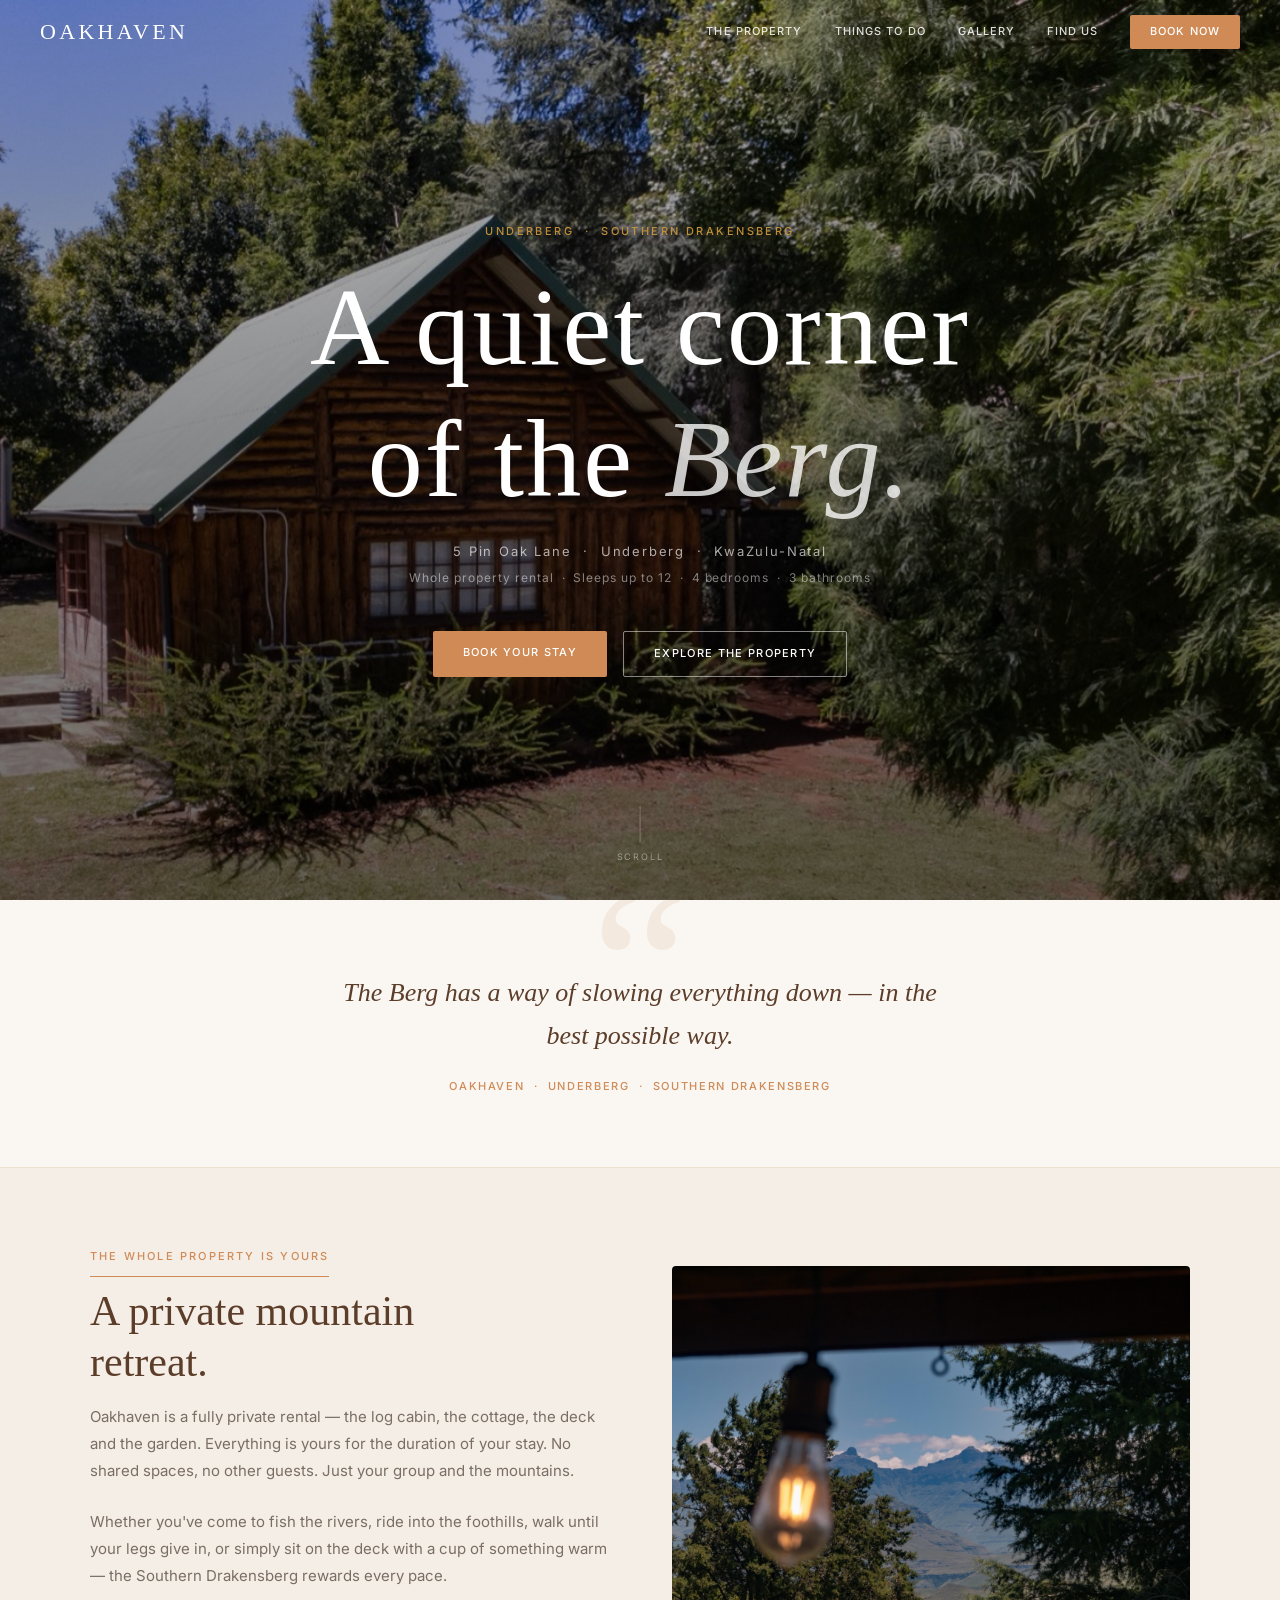
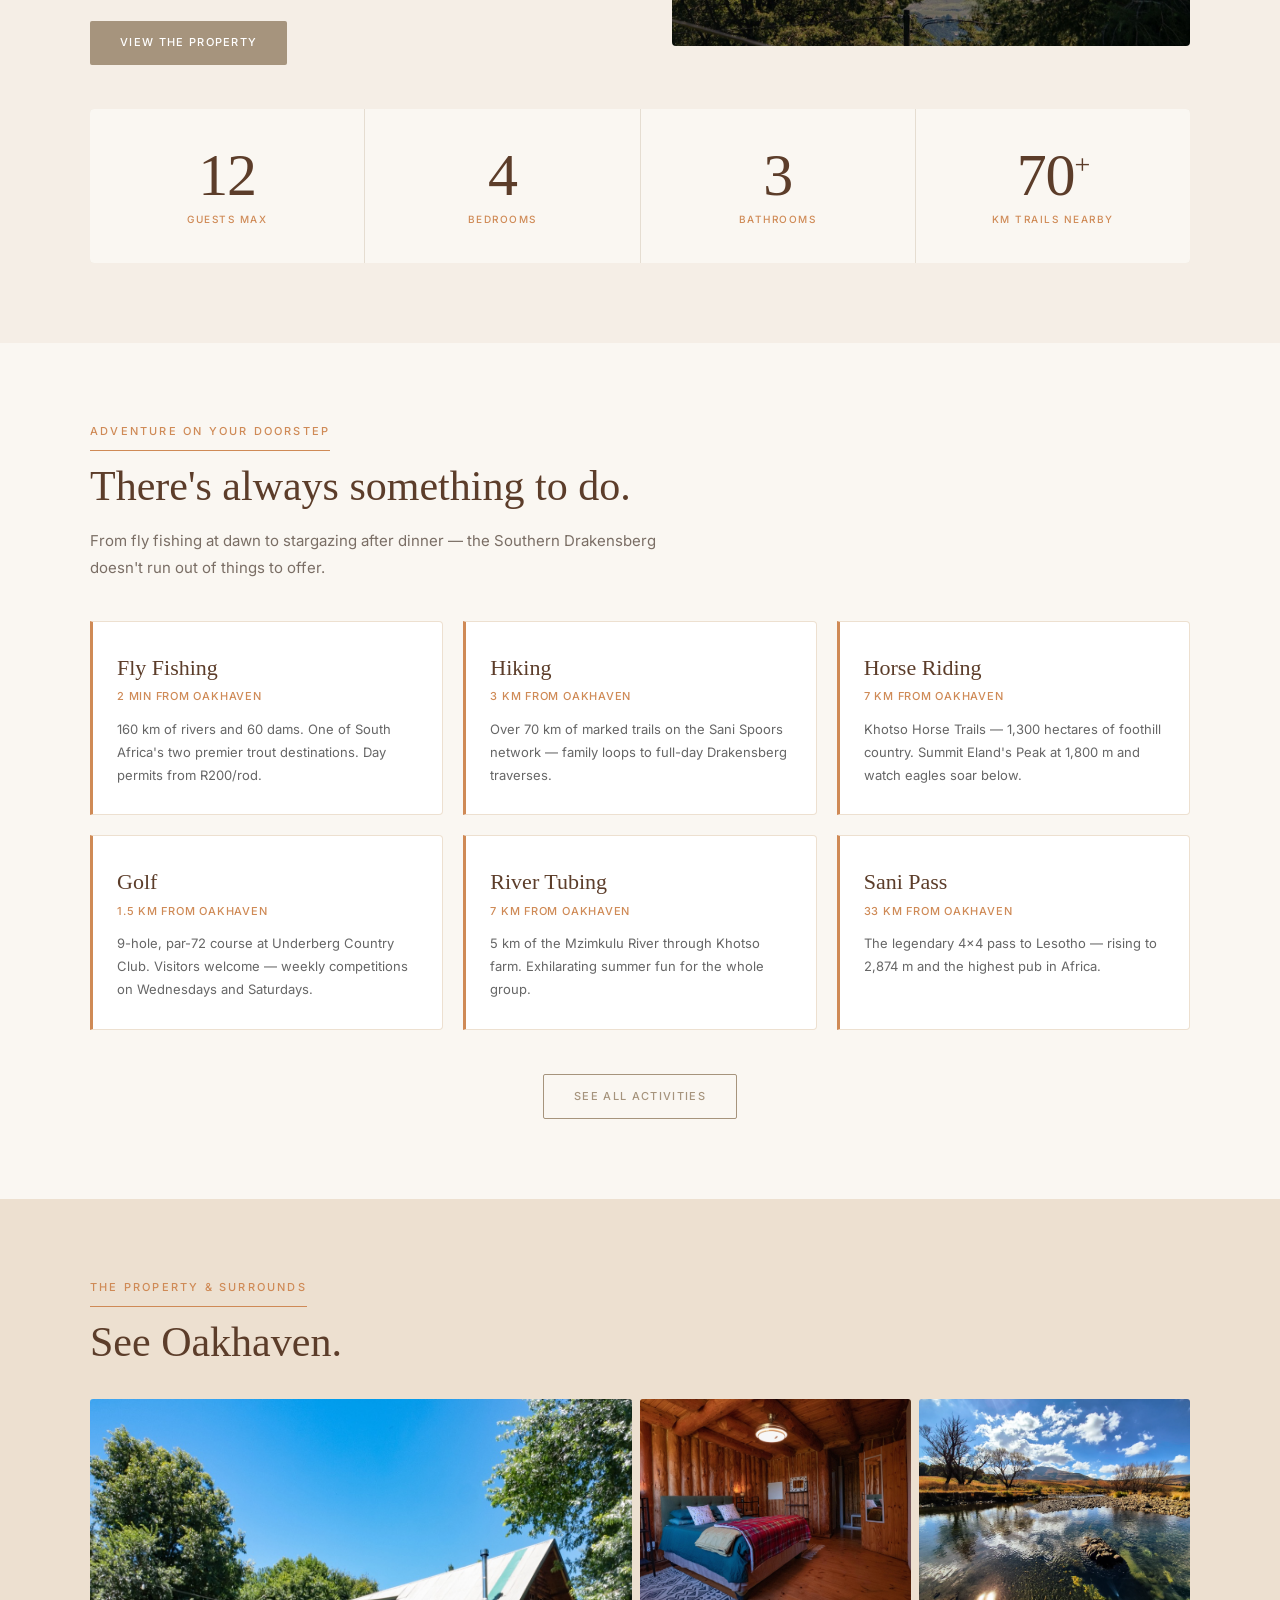
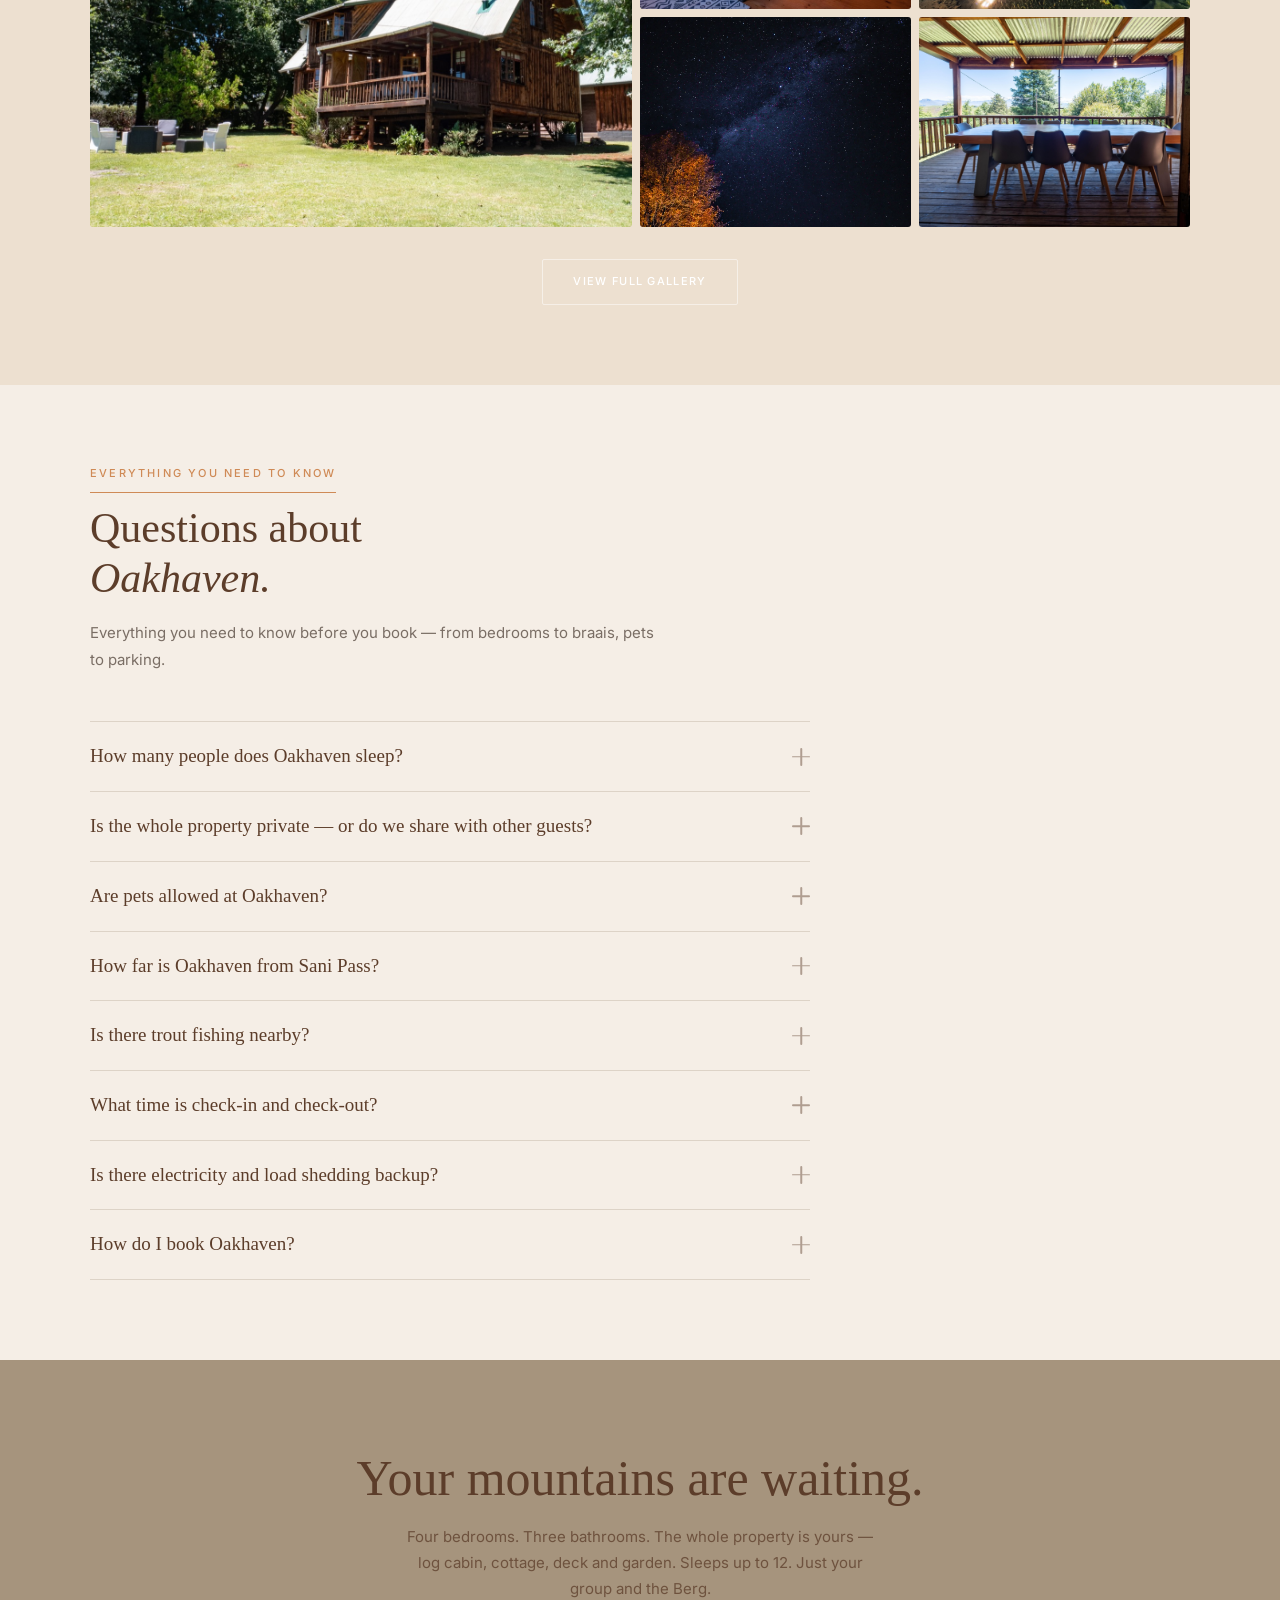
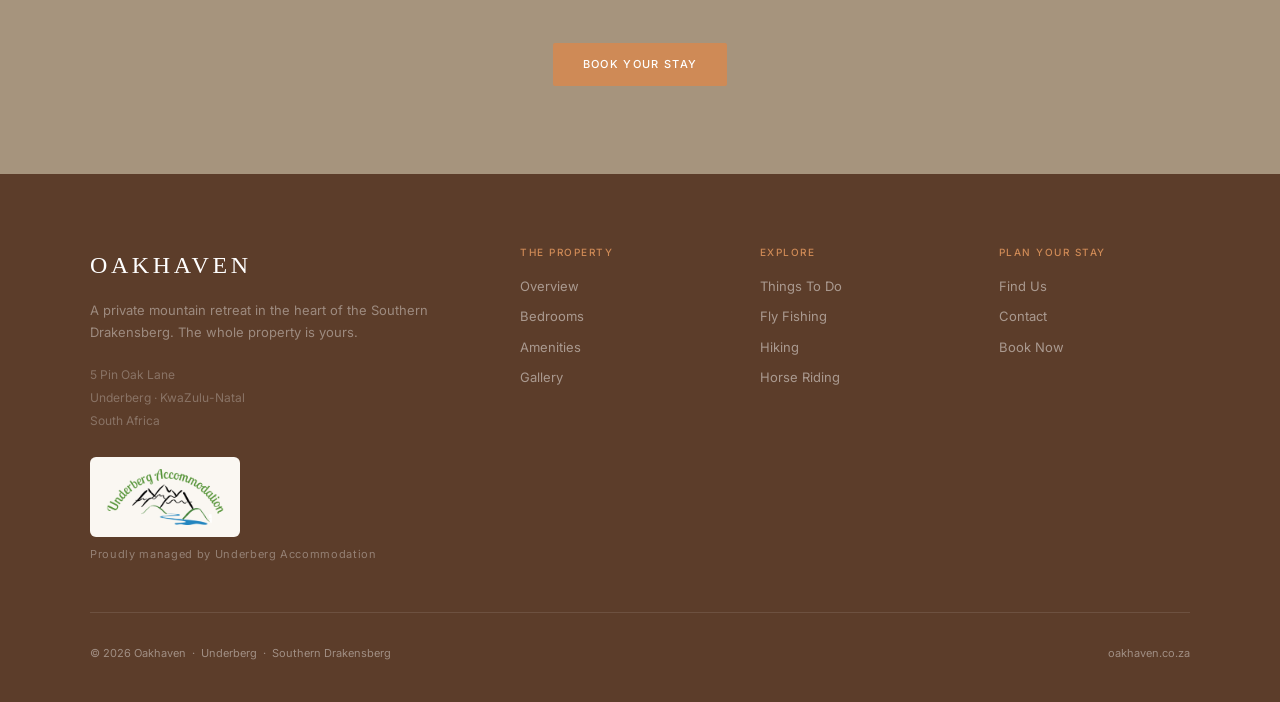
==== commit 1dd9e7ed: "Add Underberg Accommodation logo to footers and contact page - "Proudly managed by Underberg Accommo" ====
--- a/index.html
+++ b/index.html
@@ -366,6 +366,10 @@
           <div class="footer-logo">Oakhaven</div>
           <div class="footer-tagline">A private mountain retreat in the heart of the Southern Drakensberg. The whole property is yours.</div>
           <div class="footer-address">5 Pin Oak Lane<br>Underberg · KwaZulu-Natal<br>South Africa</div>
+          <div class="managed-by">
+            <img src="images/underberg-accommodation-logo.png" alt="Underberg Accommodation logo">
+            <span>Proudly managed by Underberg Accommodation</span>
+          </div>
         </div>
         <div class="footer-col">
           <h4>The Property</h4>
--- a/css/style.css
+++ b/css/style.css
@@ -59,7 +59,7 @@
 .section-lead {
   font-size: 15px;
   line-height: 1.8;
-  color: #666;
+  color: #7a6e65;
   max-width: 580px;
 }
 
@@ -336,43 +336,43 @@
   font-weight: 500;
   letter-spacing: 0.15em;
   text-transform: uppercase;
-  color: var(--rust);
+  color: var(--gold);
 }
 
 /* ── STATS ROW ── */
 .stats-row {
   display: grid;
   grid-template-columns: repeat(4, 1fr);
-  border: 1px solid var(--stone);
+  gap: 1px;
+  background: rgba(166,148,125,0.2);
   border-radius: 4px;
   overflow: hidden;
   margin-top: 2.75rem;
-  background: #fff;
 }
 .stat {
-  padding: 2rem 1.5rem;
+  padding: 2.25rem 1.5rem;
   text-align: center;
-  border-right: 1px solid var(--stone);
-}
-.stat:last-child { border-right: none; }
+  background: var(--cream);
+}
 .stat-number {
   font-family: 'Cormorant Garant', serif;
-  font-size: 46px;
+  font-size: 60px;
   font-weight: 300;
-  color: var(--green);
+  color: var(--charcoal);
   line-height: 1;
   margin-bottom: 0.4rem;
+  letter-spacing: -0.02em;
 }
 .stat-number sup {
-  font-size: 22px;
+  font-size: 28px;
   vertical-align: super;
 }
 .stat-label {
-  font-size: 11px;
-  font-weight: 500;
-  letter-spacing: 0.1em;
-  text-transform: uppercase;
-  color: #999;
+  font-size: 10px;
+  font-weight: 500;
+  letter-spacing: 0.15em;
+  text-transform: uppercase;
+  color: var(--gold);
 }
 
 /* ── ROOMS GRID ── */
@@ -415,7 +415,7 @@
 .room-desc {
   font-size: 14px;
   line-height: 1.75;
-  color: #666;
+  color: #7a6e65;
 }
 .room-tags {
   display: flex;
@@ -463,7 +463,8 @@
 .act-card {
   background: #fff;
   border: 1px solid var(--stone);
-  border-radius: 4px;
+  border-left: 3px solid var(--gold);
+  border-radius: 0 4px 4px 0;
   padding: 1.75rem 1.5rem;
   transition: box-shadow 0.25s, transform 0.25s;
 }
@@ -964,3 +965,29 @@
   color: var(--charcoal);
   font-weight: 500;
 }
+
+/* ── MANAGED BY ── */
+.managed-by {
+  margin-top: 1.5rem;
+}
+.managed-by img {
+  width: 150px;
+  background: var(--cream);
+  border-radius: 6px;
+  padding: 12px 16px;
+  margin-bottom: 0.6rem;
+}
+.managed-by span {
+  display: block;
+  font-size: 11px;
+  color: rgba(255,255,255,0.35);
+  letter-spacing: 0.06em;
+}
+.managed-by--light img {
+  background: none;
+  padding: 0;
+  width: 170px;
+}
+.managed-by--light span {
+  color: #7a6e65;
+}
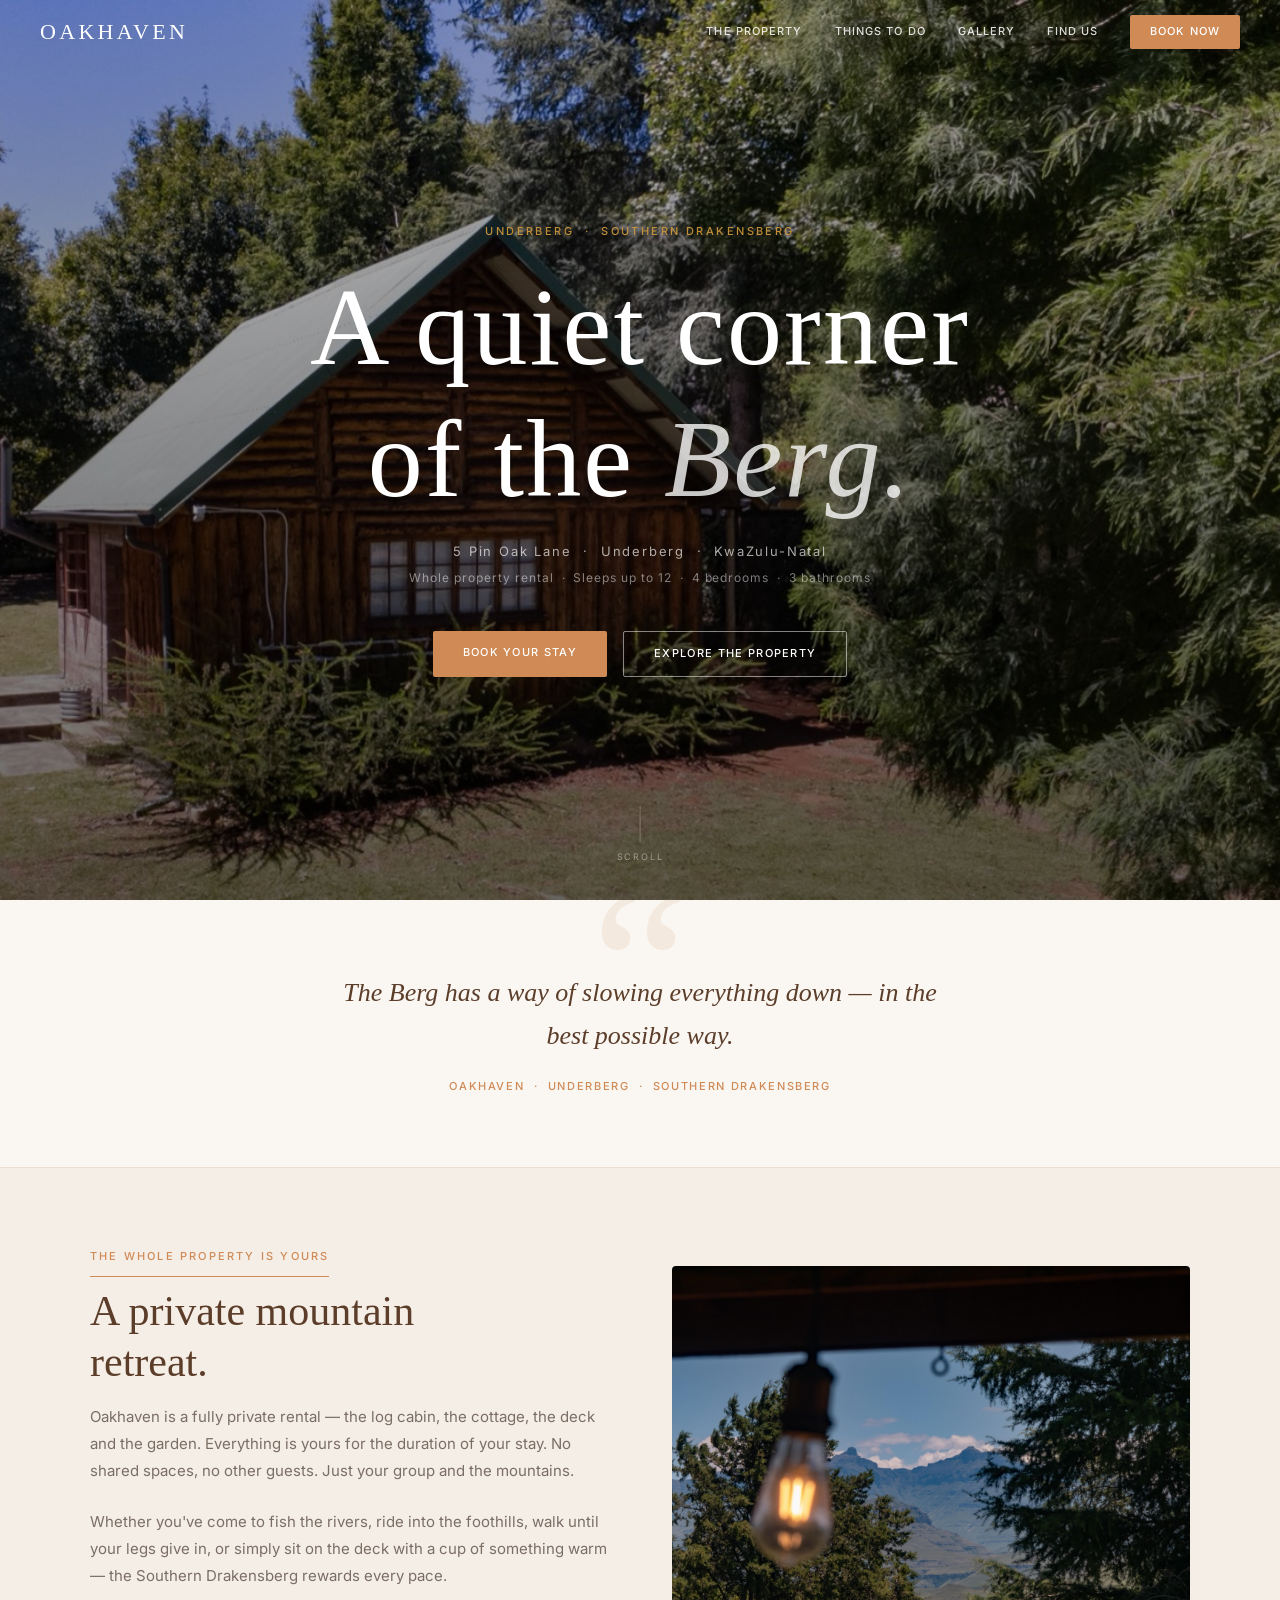
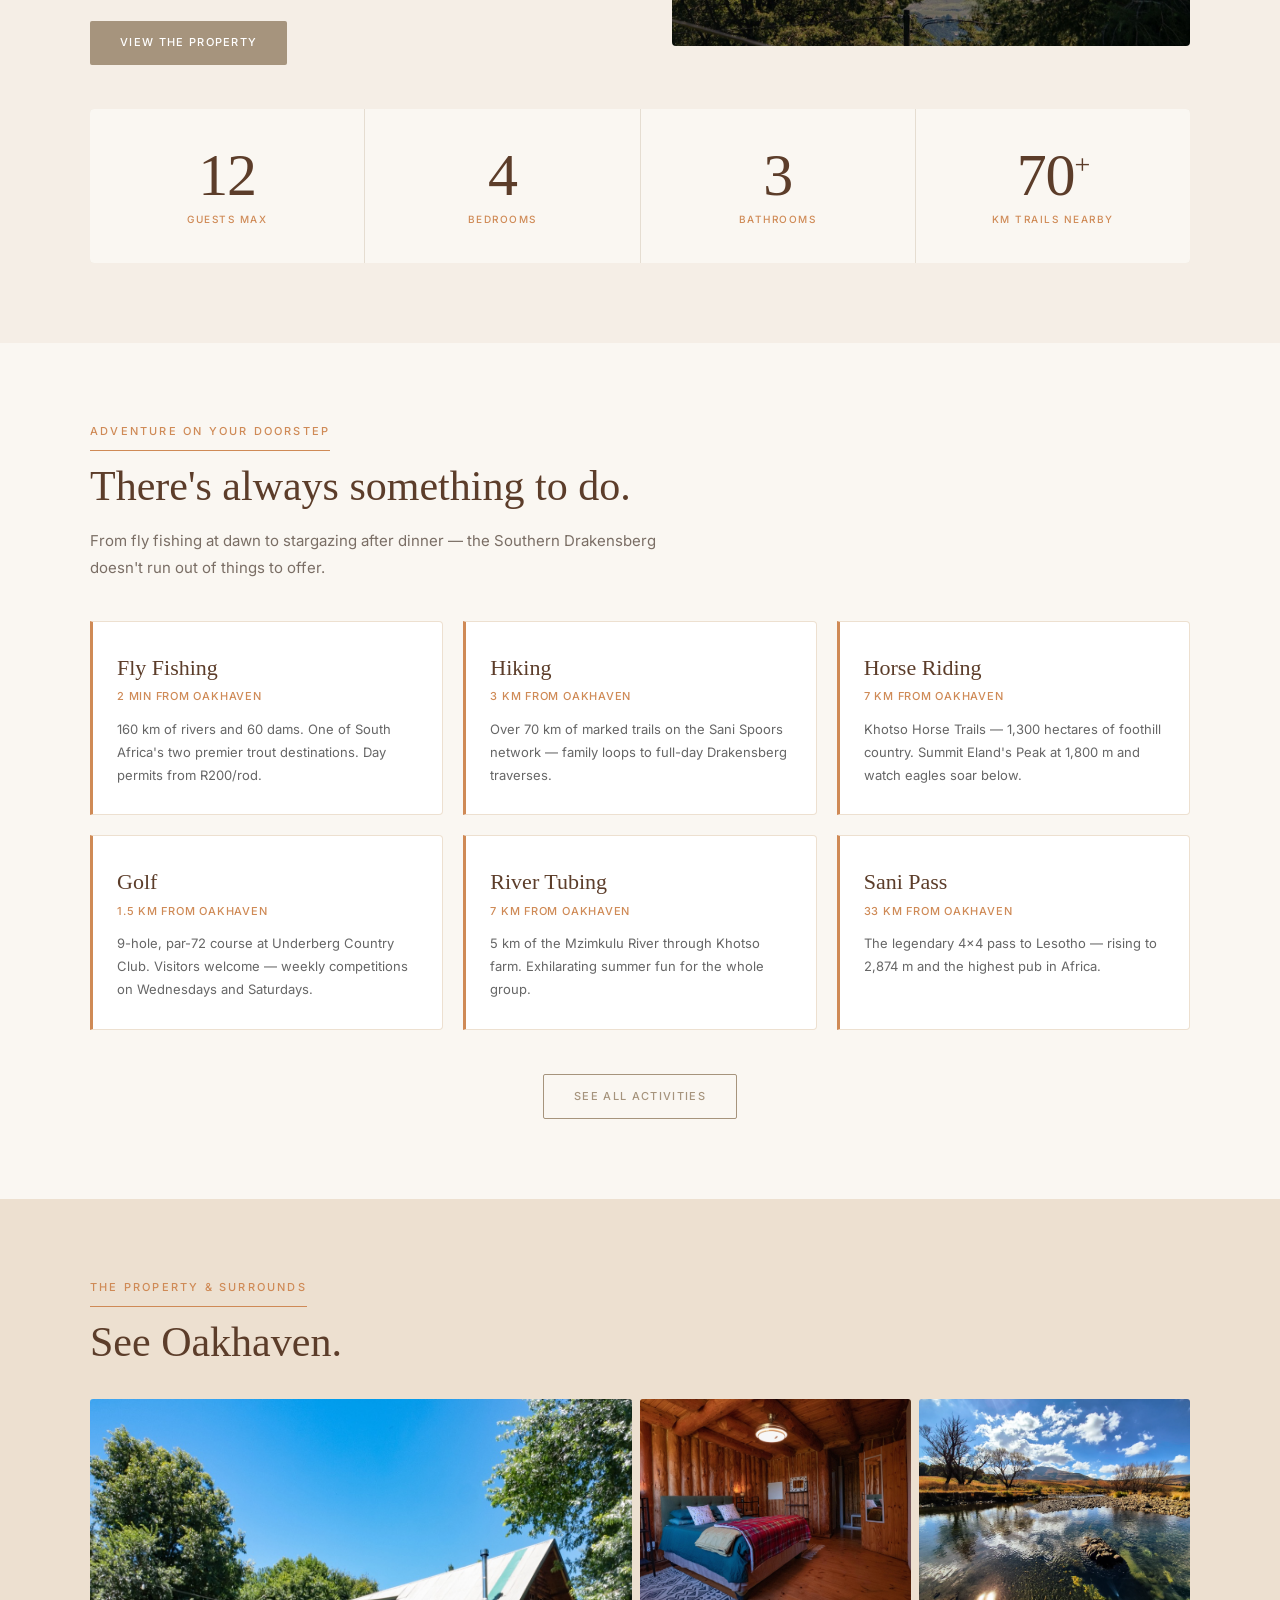
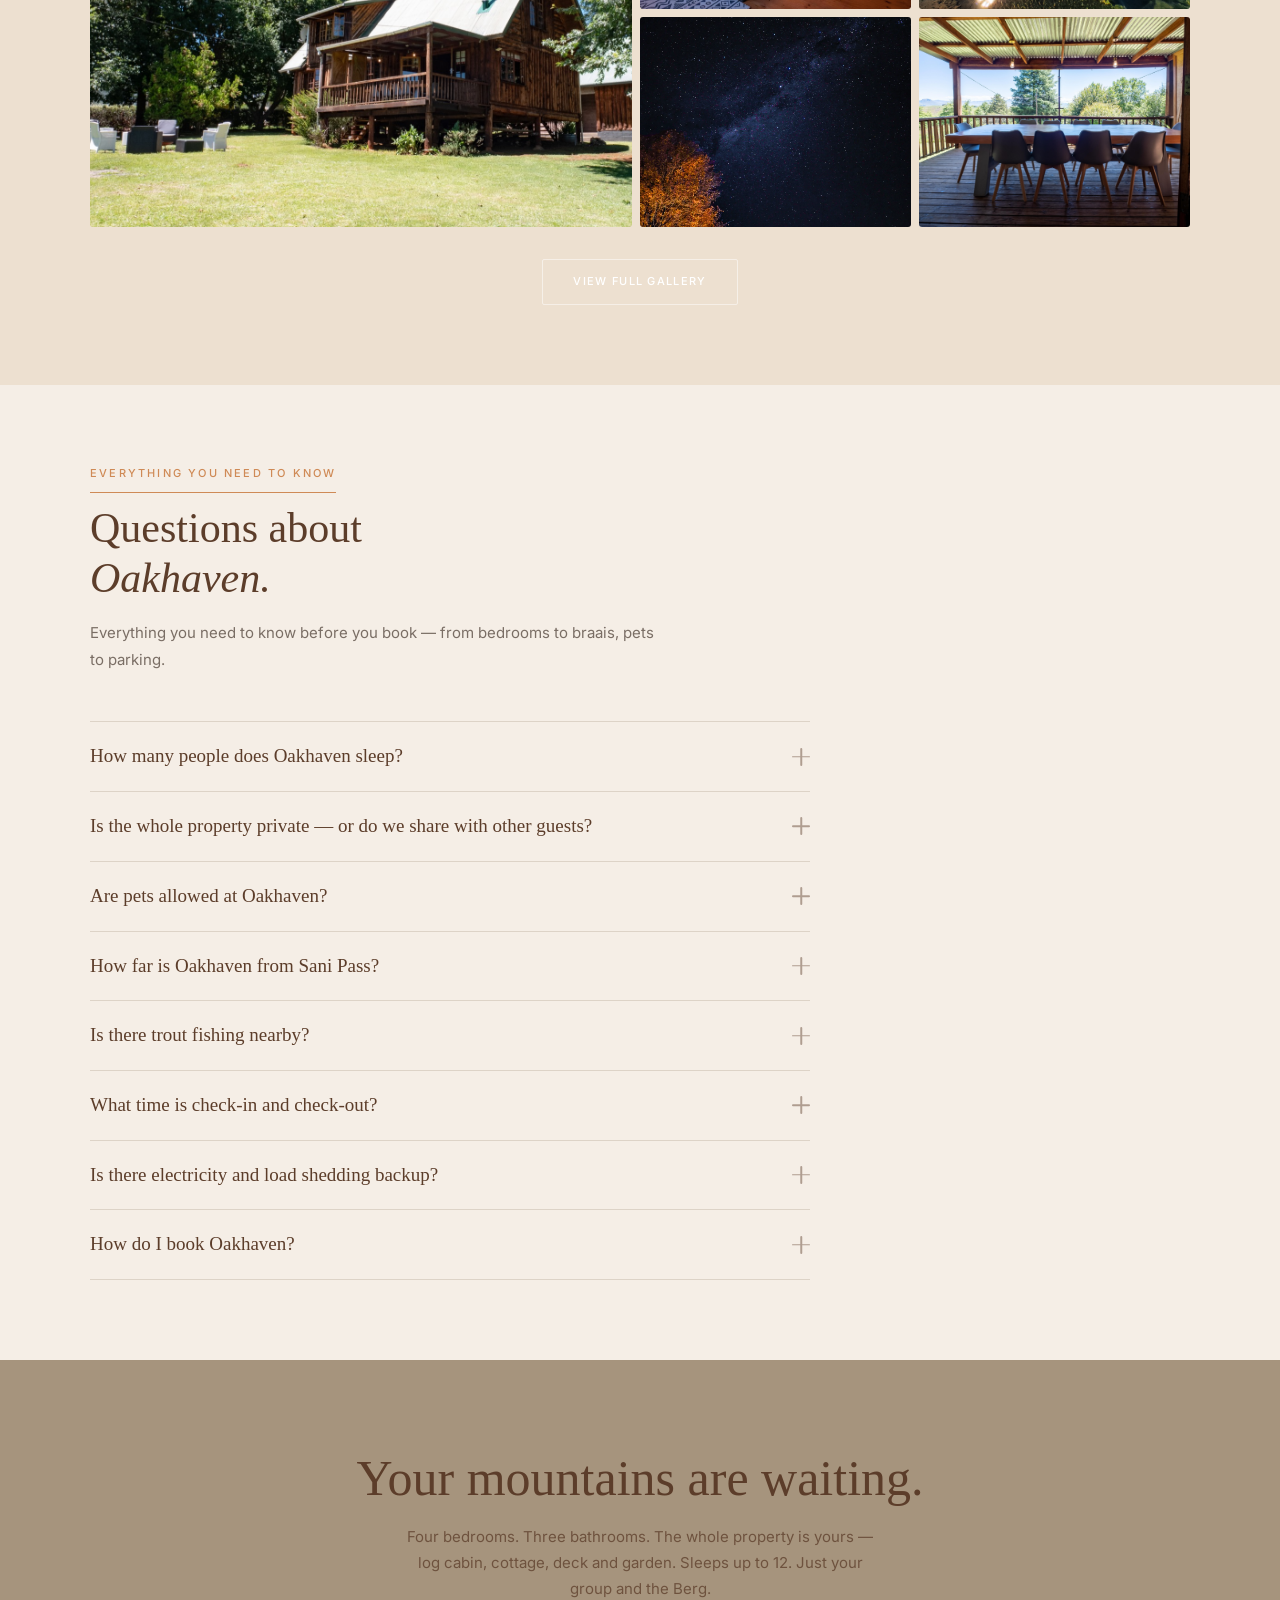
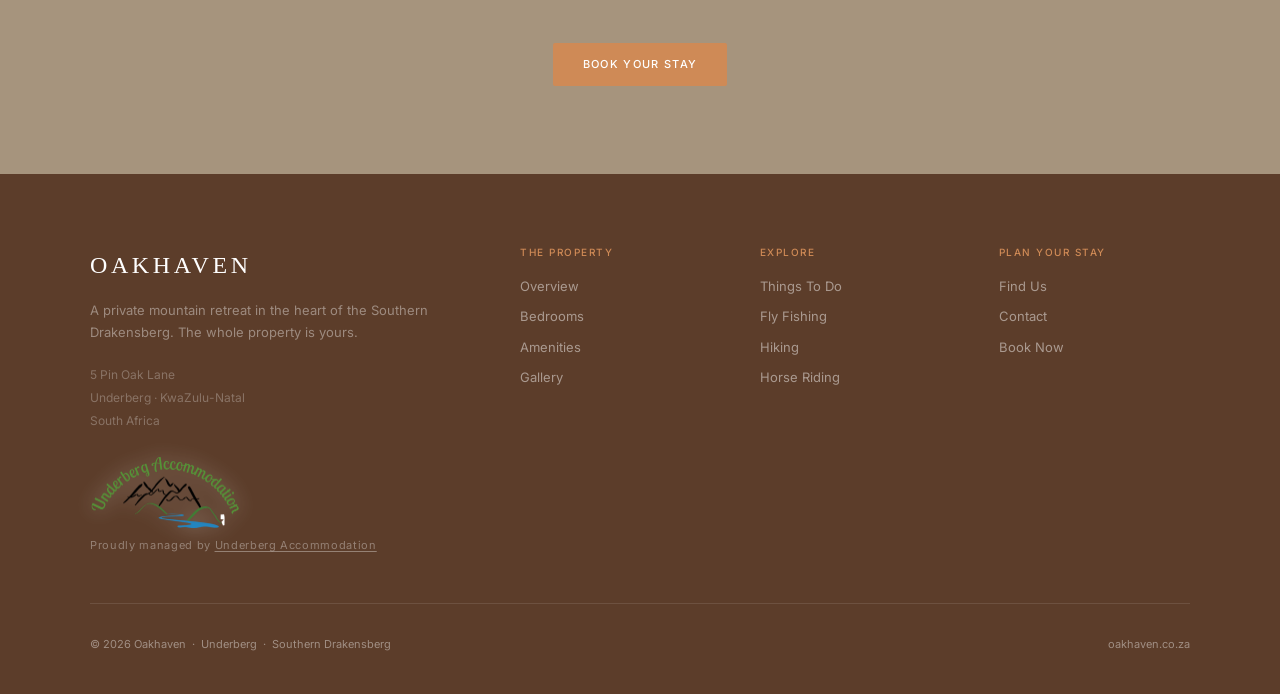
==== commit b38d0fd1: "Add drop shadow to footer logo and link it to underbergaccommodation.co.za - Soft light drop shadow " ====
--- a/index.html
+++ b/index.html
@@ -367,8 +367,8 @@
           <div class="footer-tagline">A private mountain retreat in the heart of the Southern Drakensberg. The whole property is yours.</div>
           <div class="footer-address">5 Pin Oak Lane<br>Underberg · KwaZulu-Natal<br>South Africa</div>
           <div class="managed-by">
-            <img src="images/underberg-accommodation-logo.png" alt="Underberg Accommodation logo">
-            <span>Proudly managed by Underberg Accommodation</span>
+            <a href="https://underbergaccommodation.co.za/" target="_blank" rel="noopener"><img src="images/underberg-accommodation-logo.png" alt="Underberg Accommodation logo"></a>
+            <span>Proudly managed by <a href="https://underbergaccommodation.co.za/" target="_blank" rel="noopener">Underberg Accommodation</a></span>
           </div>
         </div>
         <div class="footer-col">
--- a/css/style.css
+++ b/css/style.css
@@ -972,10 +972,20 @@
 }
 .managed-by img {
   width: 150px;
-  background: var(--cream);
-  border-radius: 6px;
-  padding: 12px 16px;
   margin-bottom: 0.6rem;
+  filter: drop-shadow(0 0 10px rgba(255,255,255,0.45));
+}
+.managed-by a {
+  color: inherit;
+  text-decoration: underline;
+  text-underline-offset: 2px;
+  transition: color 0.2s;
+}
+.managed-by a:hover {
+  color: rgba(255,255,255,0.75);
+}
+.managed-by--light a:hover {
+  color: var(--gold-dark);
 }
 .managed-by span {
   display: block;
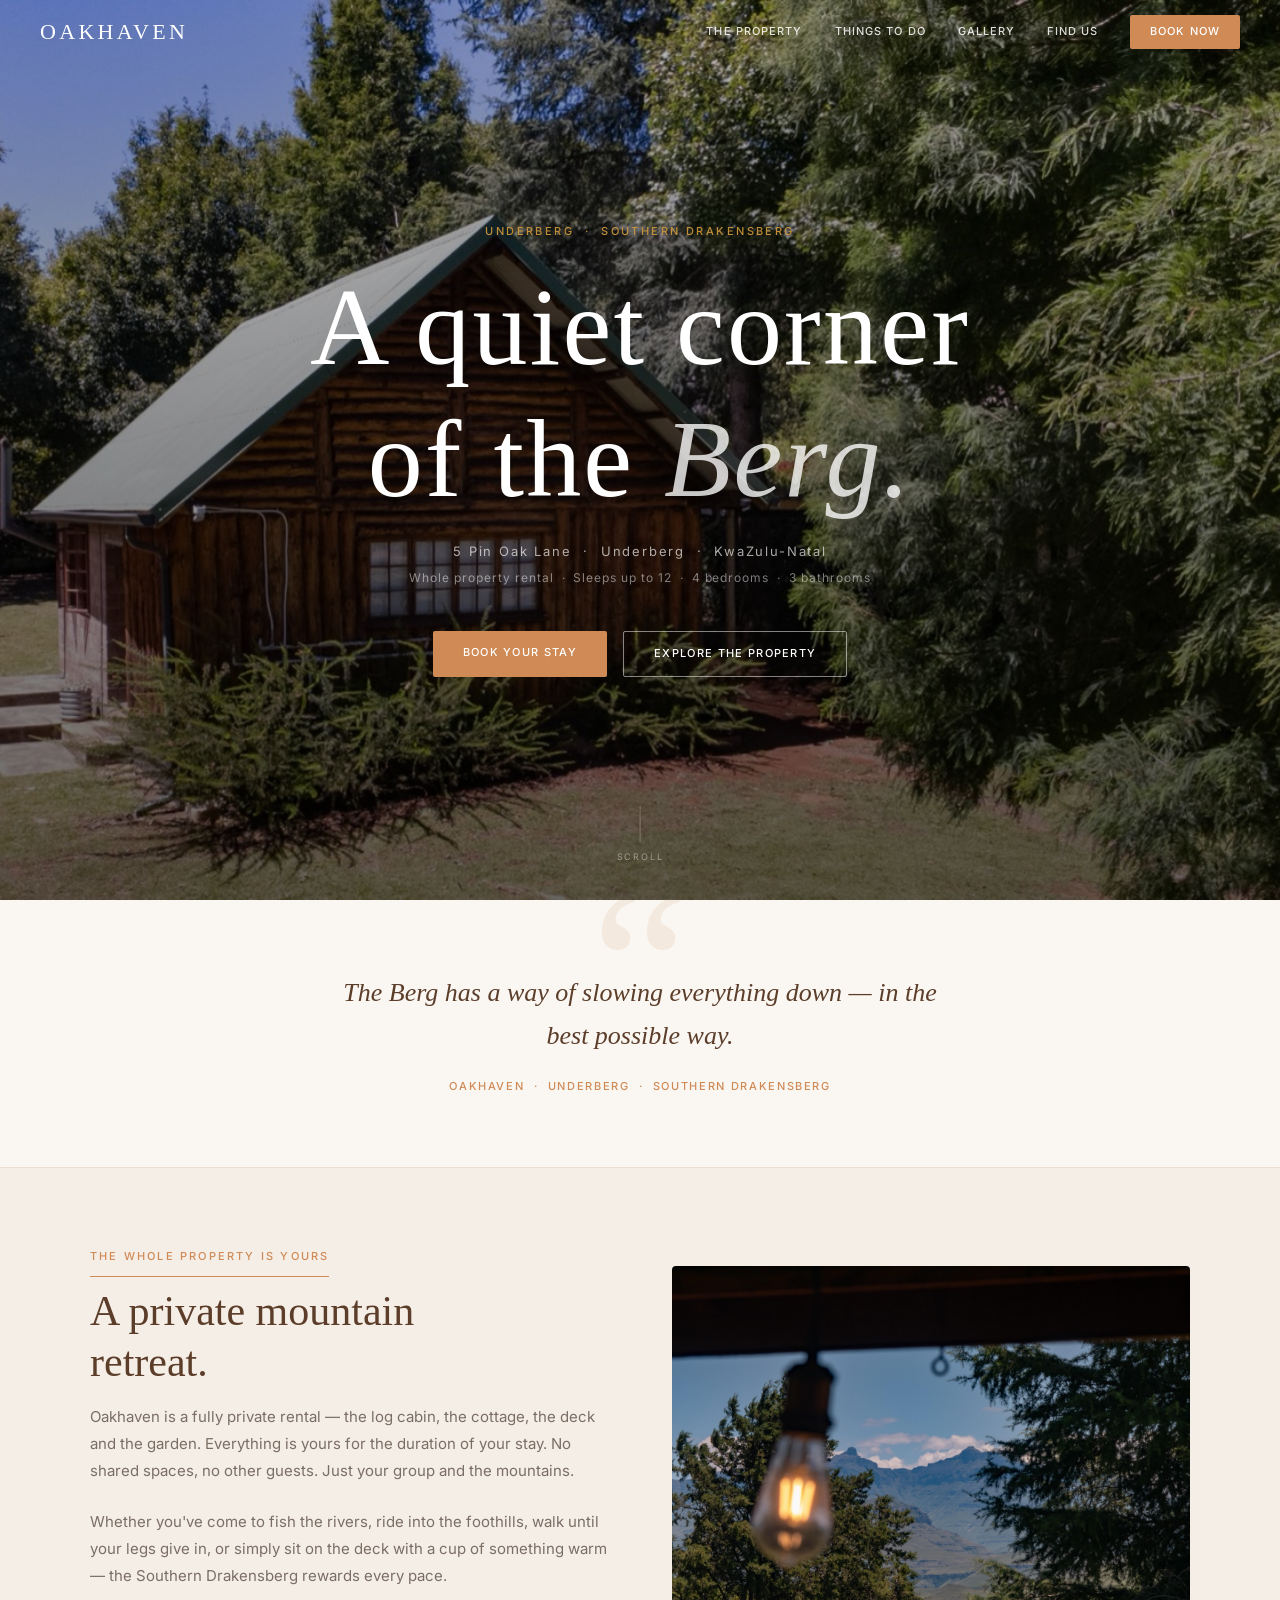
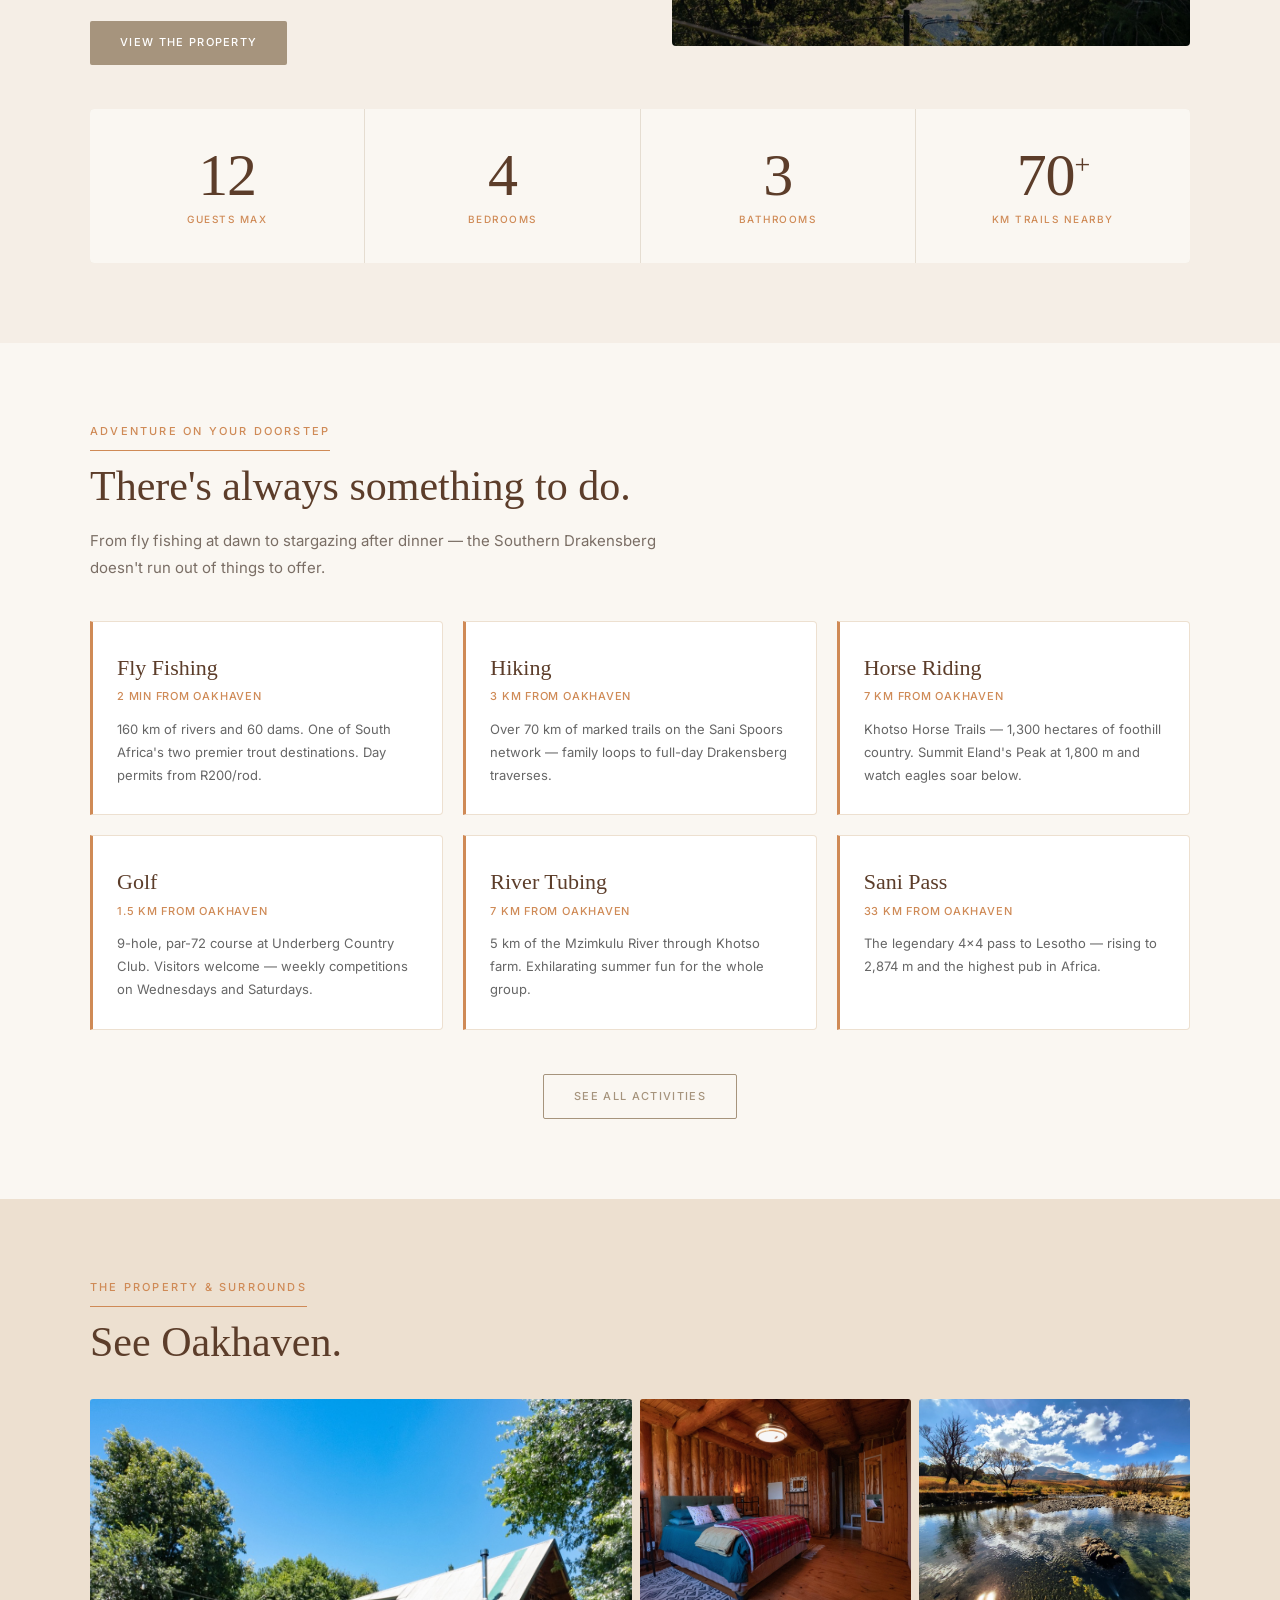
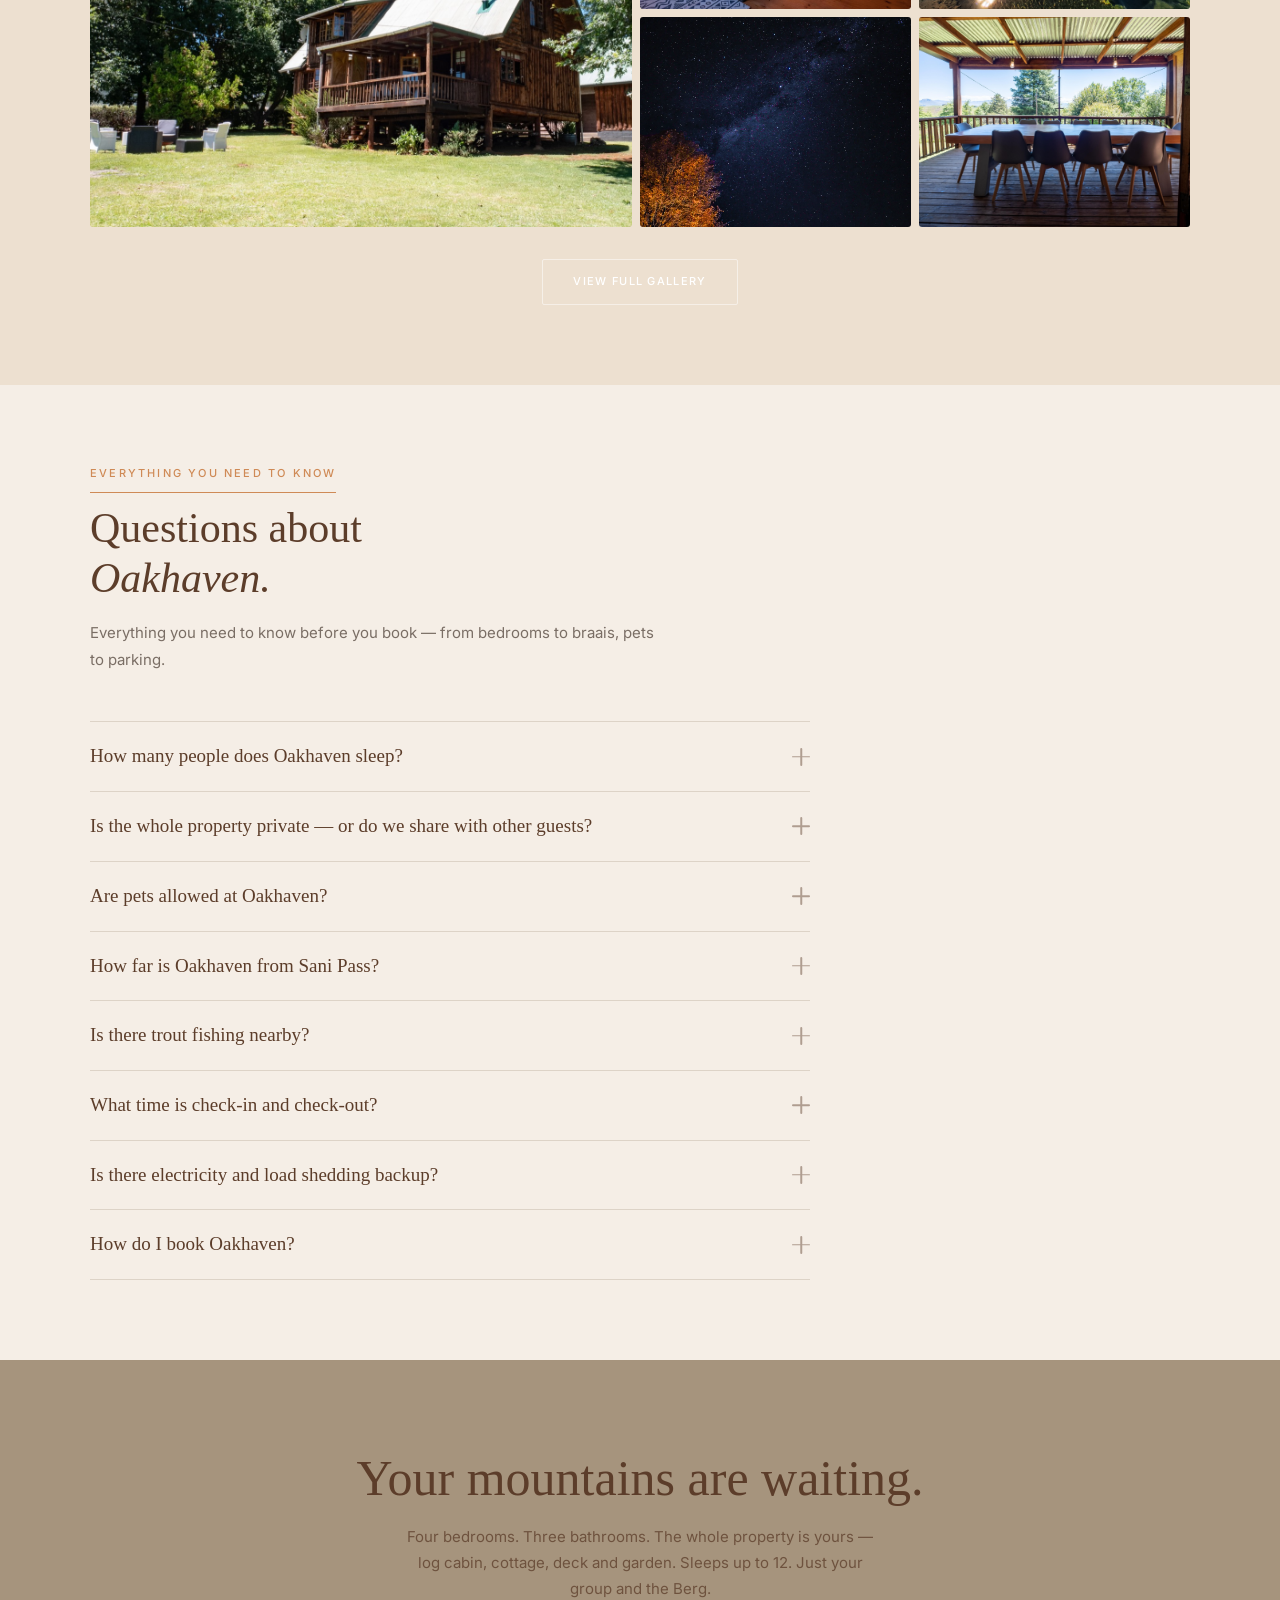
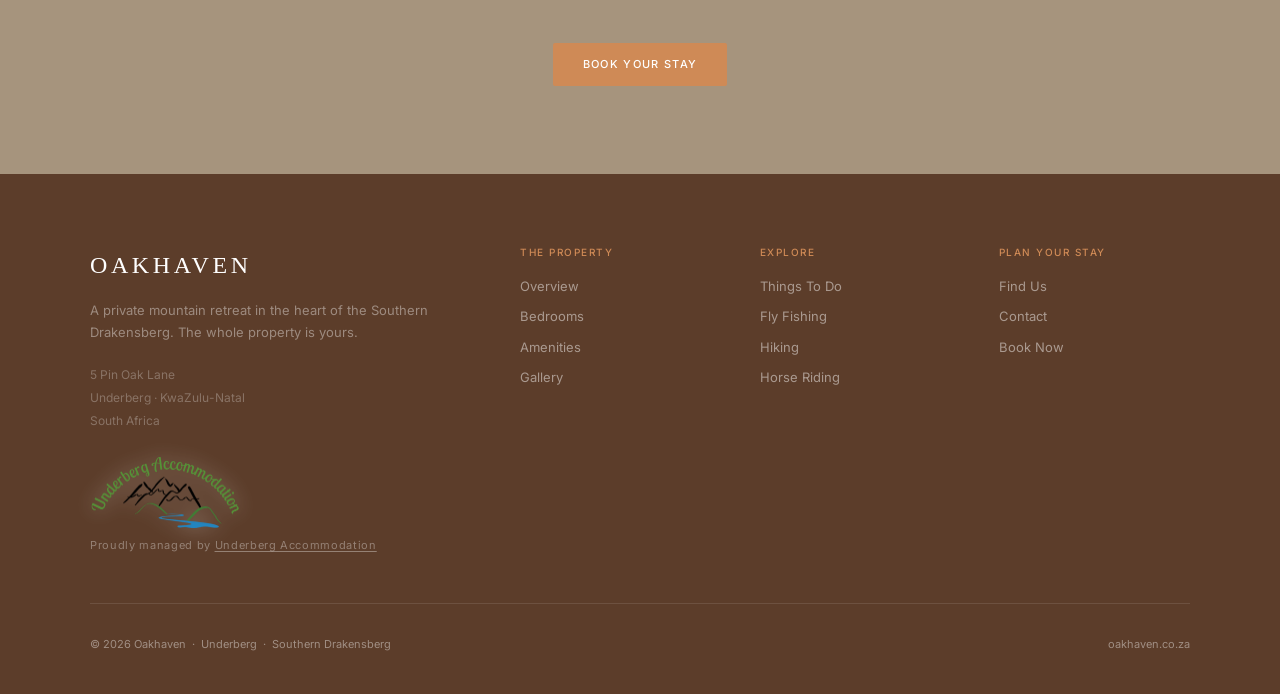
==== commit ff00dfa4: "Switch all booking CTAs from mailto to WhatsApp link mailto links fail on Windows machines without a" ====
--- a/index.html
+++ b/index.html
@@ -54,7 +54,7 @@
       {"@type": "LocationFeatureSpecification", "name": "Secure parking", "value": true},
       {"@type": "LocationFeatureSpecification", "name": "Backup power", "value": true}
     ],
-    "tourBookingPage": "mailto:marketing@underbergaccommodation.co.za?subject=Oakhaven%20Booking%20Enquiry"
+    "tourBookingPage": "https://wa.me/27660128642"
   }
   </script>
 
@@ -113,7 +113,7 @@
       <a href="things-to-do.html">Things To Do</a>
       <a href="gallery.html">Gallery</a>
       <a href="find-us.html">Find Us</a>
-      <a href="mailto:marketing@underbergaccommodation.co.za?subject=Oakhaven%20Booking%20Enquiry" class="nav-book">Book Now</a>
+      <a href="https://wa.me/27660128642?text=Hi%2C%20I%27d%20like%20to%20enquire%20about%20booking%20Oakhaven" target="_blank" rel="noopener" class="nav-book">Book Now</a>
     </div>
     <button class="nav-toggle" id="navToggle" aria-label="Open menu">
       <span></span><span></span><span></span>
@@ -132,7 +132,7 @@
       <p class="hero-sub">5 Pin Oak Lane &nbsp;·&nbsp; Underberg &nbsp;·&nbsp; KwaZulu-Natal</p>
       <p class="hero-capacity">Whole property rental &nbsp;·&nbsp; Sleeps up to 12 &nbsp;·&nbsp; 4 bedrooms &nbsp;·&nbsp; 3 bathrooms</p>
       <div class="hero-btns">
-        <a href="mailto:marketing@underbergaccommodation.co.za?subject=Oakhaven%20Booking%20Enquiry" class="btn btn-gold">Book Your Stay</a>
+        <a href="https://wa.me/27660128642?text=Hi%2C%20I%27d%20like%20to%20enquire%20about%20booking%20Oakhaven" target="_blank" rel="noopener" class="btn btn-gold">Book Your Stay</a>
         <a href="property.html" class="btn btn-ghost">Explore the Property</a>
       </div>
     </div>
@@ -355,7 +355,7 @@
   <section class="section-rust cta-band">
     <h2>Your mountains are waiting.</h2>
     <p>Four bedrooms. Three bathrooms. The whole property is yours — log cabin, cottage, deck and garden. Sleeps up to 12. Just your group and the Berg.</p>
-    <a href="mailto:marketing@underbergaccommodation.co.za?subject=Oakhaven%20Booking%20Enquiry" class="btn btn-gold">Book Your Stay</a>
+    <a href="https://wa.me/27660128642?text=Hi%2C%20I%27d%20like%20to%20enquire%20about%20booking%20Oakhaven" target="_blank" rel="noopener" class="btn btn-gold">Book Your Stay</a>
   </section>
 
   <!-- FOOTER -->
@@ -389,7 +389,7 @@
           <h4>Plan Your Stay</h4>
           <a href="find-us.html">Find Us</a>
           <a href="find-us.html#contact">Contact</a>
-          <a href="mailto:marketing@underbergaccommodation.co.za?subject=Oakhaven%20Booking%20Enquiry">Book Now</a>
+          <a href="https://wa.me/27660128642?text=Hi%2C%20I%27d%20like%20to%20enquire%20about%20booking%20Oakhaven" target="_blank" rel="noopener">Book Now</a>
         </div>
       </div>
       <div class="footer-bottom">
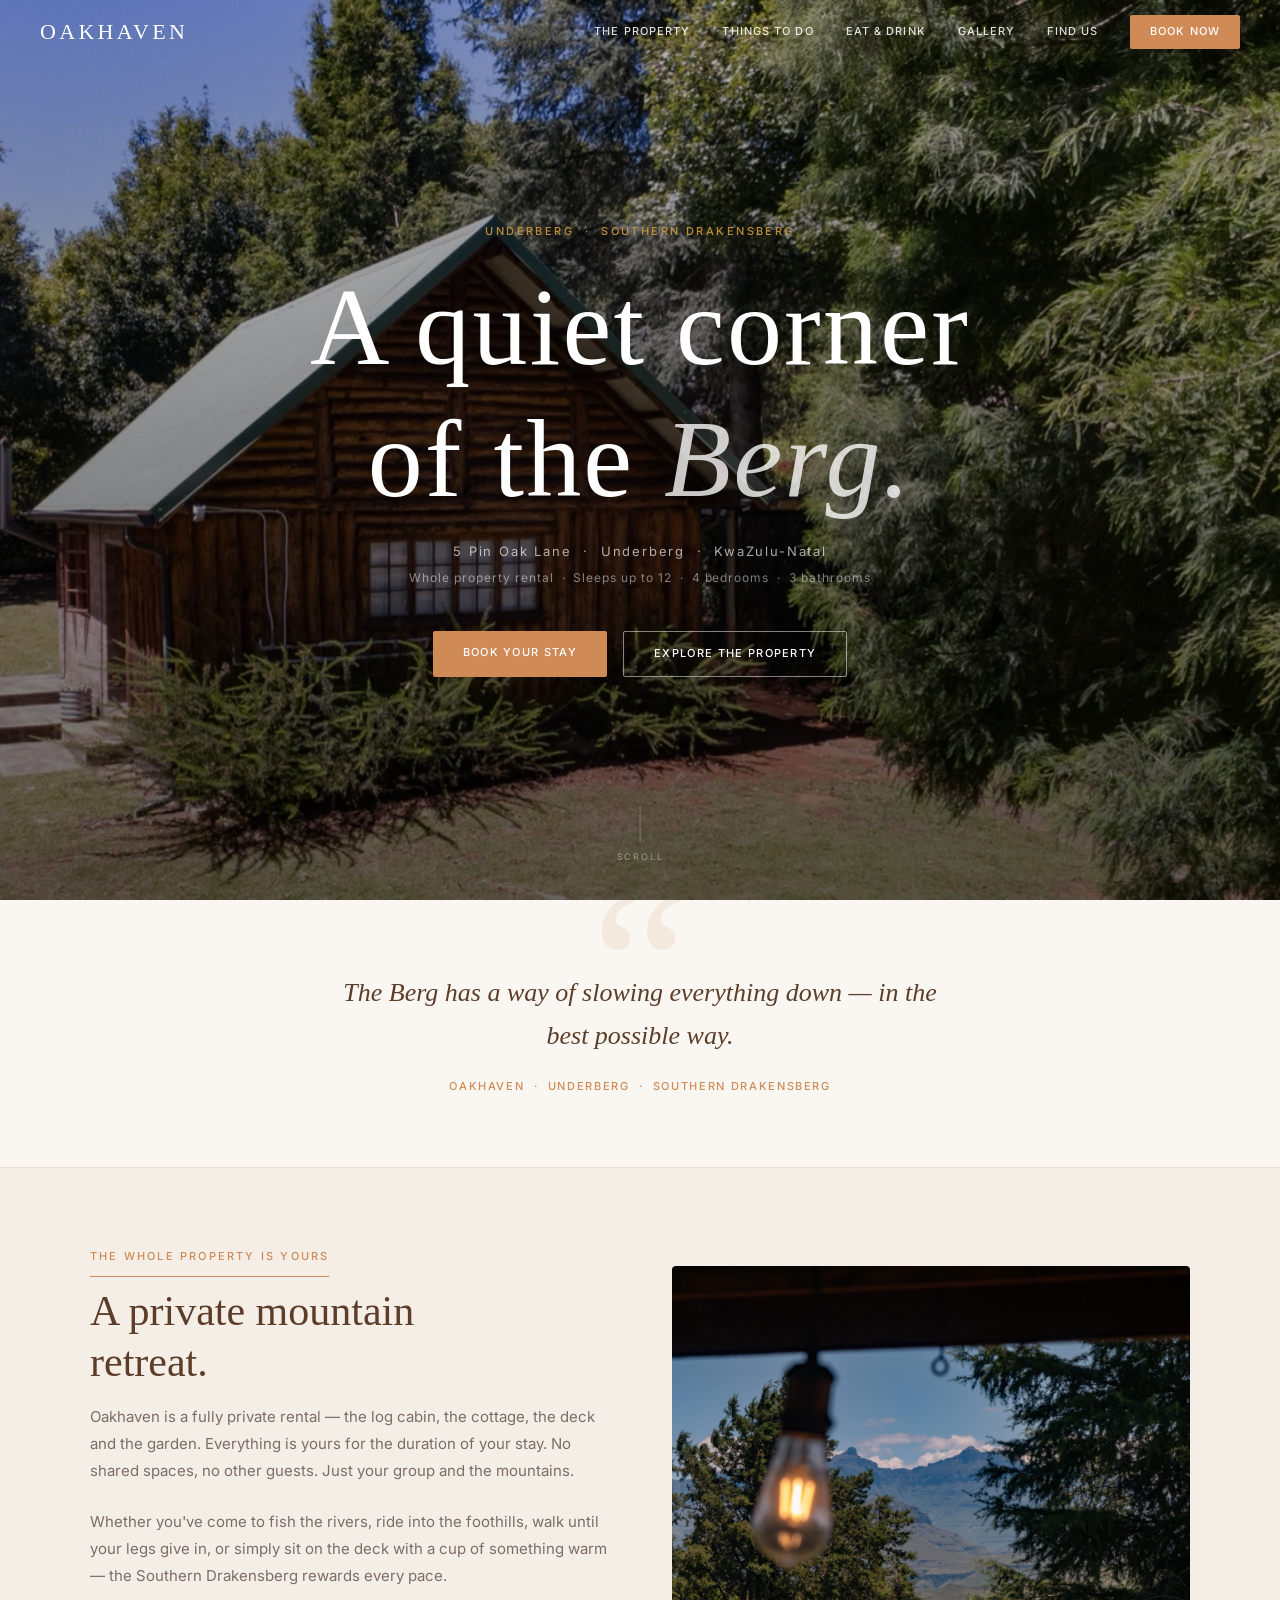
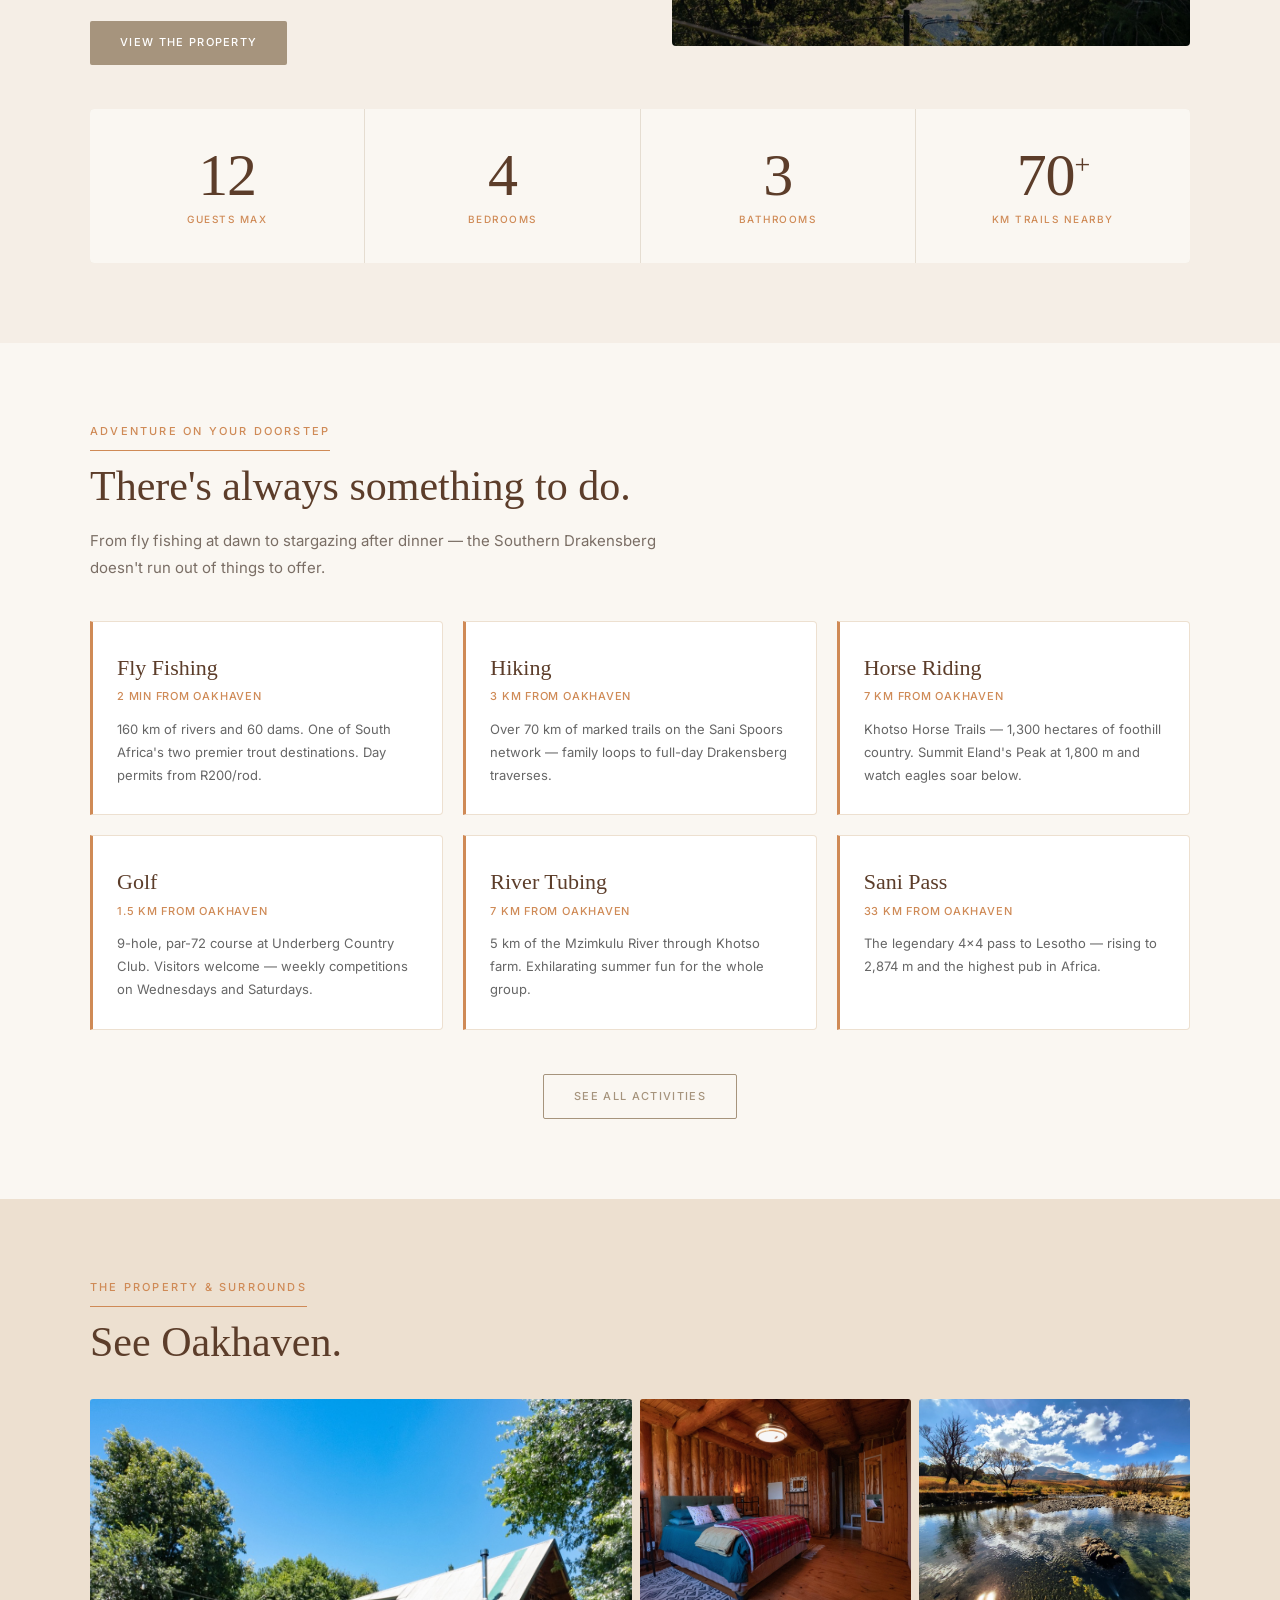
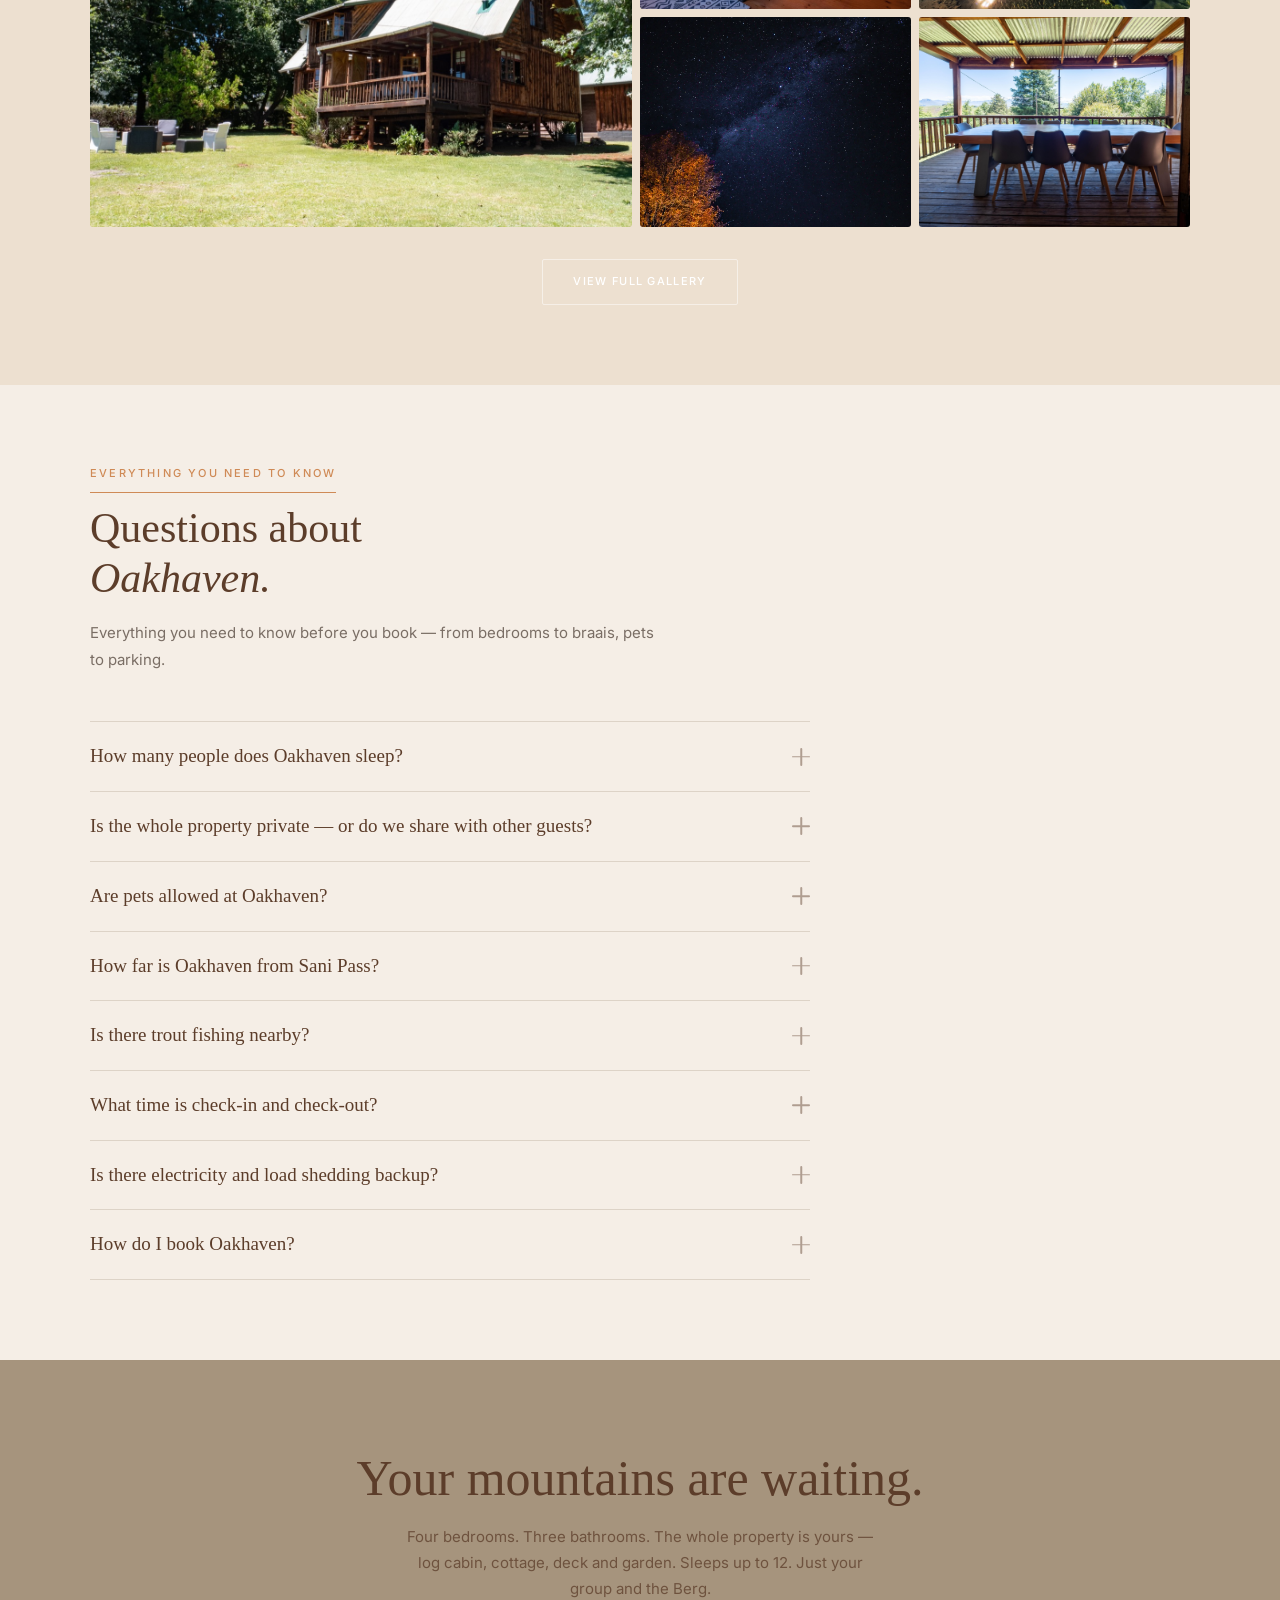
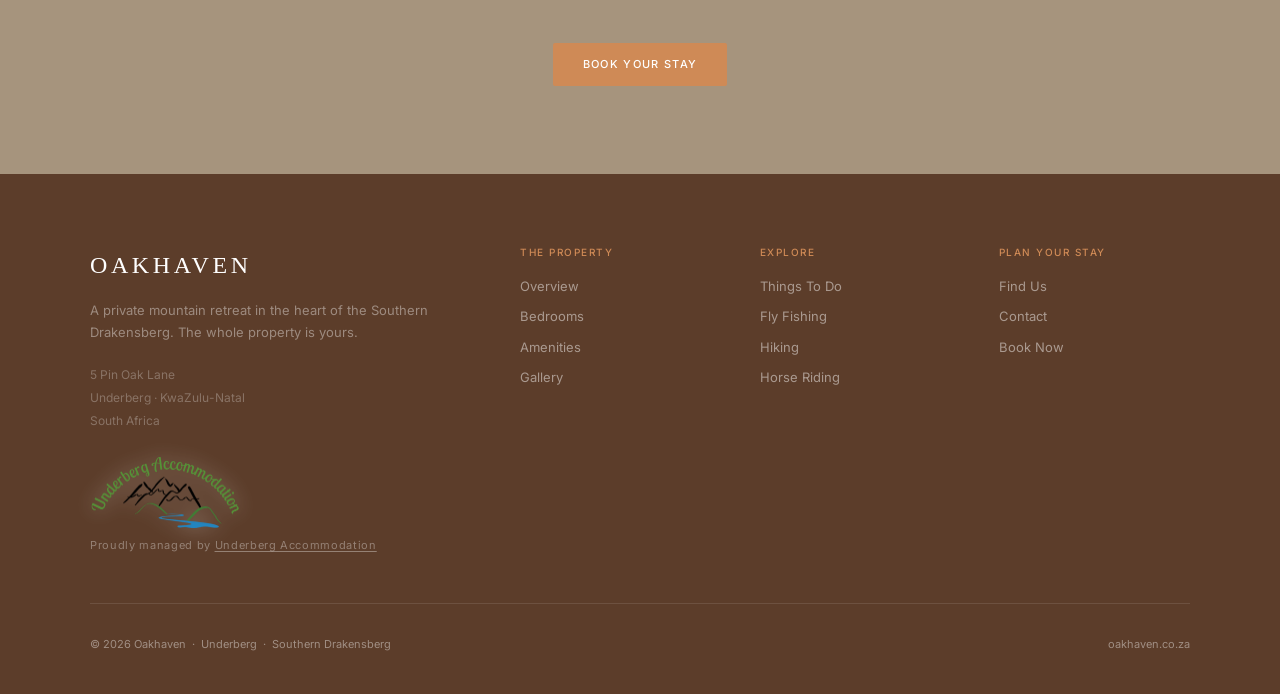
==== commit 15188266: "Add Eat & Drink page with full area restaurant directory (staging) - New eat-and-drink.html: 19 venu" ====
--- a/index.html
+++ b/index.html
@@ -12,9 +12,9 @@
   <meta property="og:url" content="https://www.oakhaven.co.za/">
   <meta property="og:title" content="Oakhaven — Private Holiday Rental, Underberg · Southern Drakensberg">
   <meta property="og:description" content="A fully private mountain retreat in Underberg, Southern Drakensberg. 4 bedrooms, 3 bathrooms, sleeps up to 12. The whole property is yours.">
-  <meta property="og:image" content="https://www.oakhaven.co.za/images/log-cabin-hero.jpg">
+  <meta property="og:image" content="https://www.oakhaven.co.za/images/PG_logcabin_medres-47.jpeg">
   <meta property="og:image:width" content="1400">
-  <meta property="og:image:height" content="933">
+  <meta property="og:image:height" content="1051">
   <meta name="twitter:card" content="summary_large_image">
 
   <!-- Schema: Vacation Rental -->
@@ -40,7 +40,7 @@
       "latitude": -29.789306,
       "longitude": 29.486806
     },
-    "image": "https://www.oakhaven.co.za/images/log-cabin-hero.jpg",
+    "image": "https://www.oakhaven.co.za/images/PG_logcabin_medres-47.jpeg",
     "numberOfRooms": 4,
     "petsAllowed": true,
     "checkinTime": "14:00",
@@ -111,6 +111,7 @@
     <div class="nav-links" id="navLinks">
       <a href="property.html">The Property</a>
       <a href="things-to-do.html">Things To Do</a>
+      <a href="eat-and-drink.html">Eat &amp; Drink</a>
       <a href="gallery.html">Gallery</a>
       <a href="find-us.html">Find Us</a>
       <a href="https://wa.me/27660128642?text=Hi%2C%20I%27d%20like%20to%20enquire%20about%20booking%20Oakhaven" target="_blank" rel="noopener" class="nav-book">Book Now</a>
--- a/css/style.css
+++ b/css/style.css
@@ -1001,3 +1001,17 @@
 .managed-by--light span {
   color: #7a6e65;
 }
+
+/* ── EAT & DRINK BADGES ── */
+.badge {
+  font-size: 9px;
+  font-weight: 500;
+  letter-spacing: 0.1em;
+  text-transform: uppercase;
+  padding: 2px 8px;
+  border-radius: 100px;
+  vertical-align: middle;
+}
+.badge-lic { background: rgba(134,55,37,0.12); color: var(--rust); }
+.badge-byob { background: rgba(166,148,125,0.18); color: var(--green-dark); }
+.rest-name .badge { margin-left: 4px; }
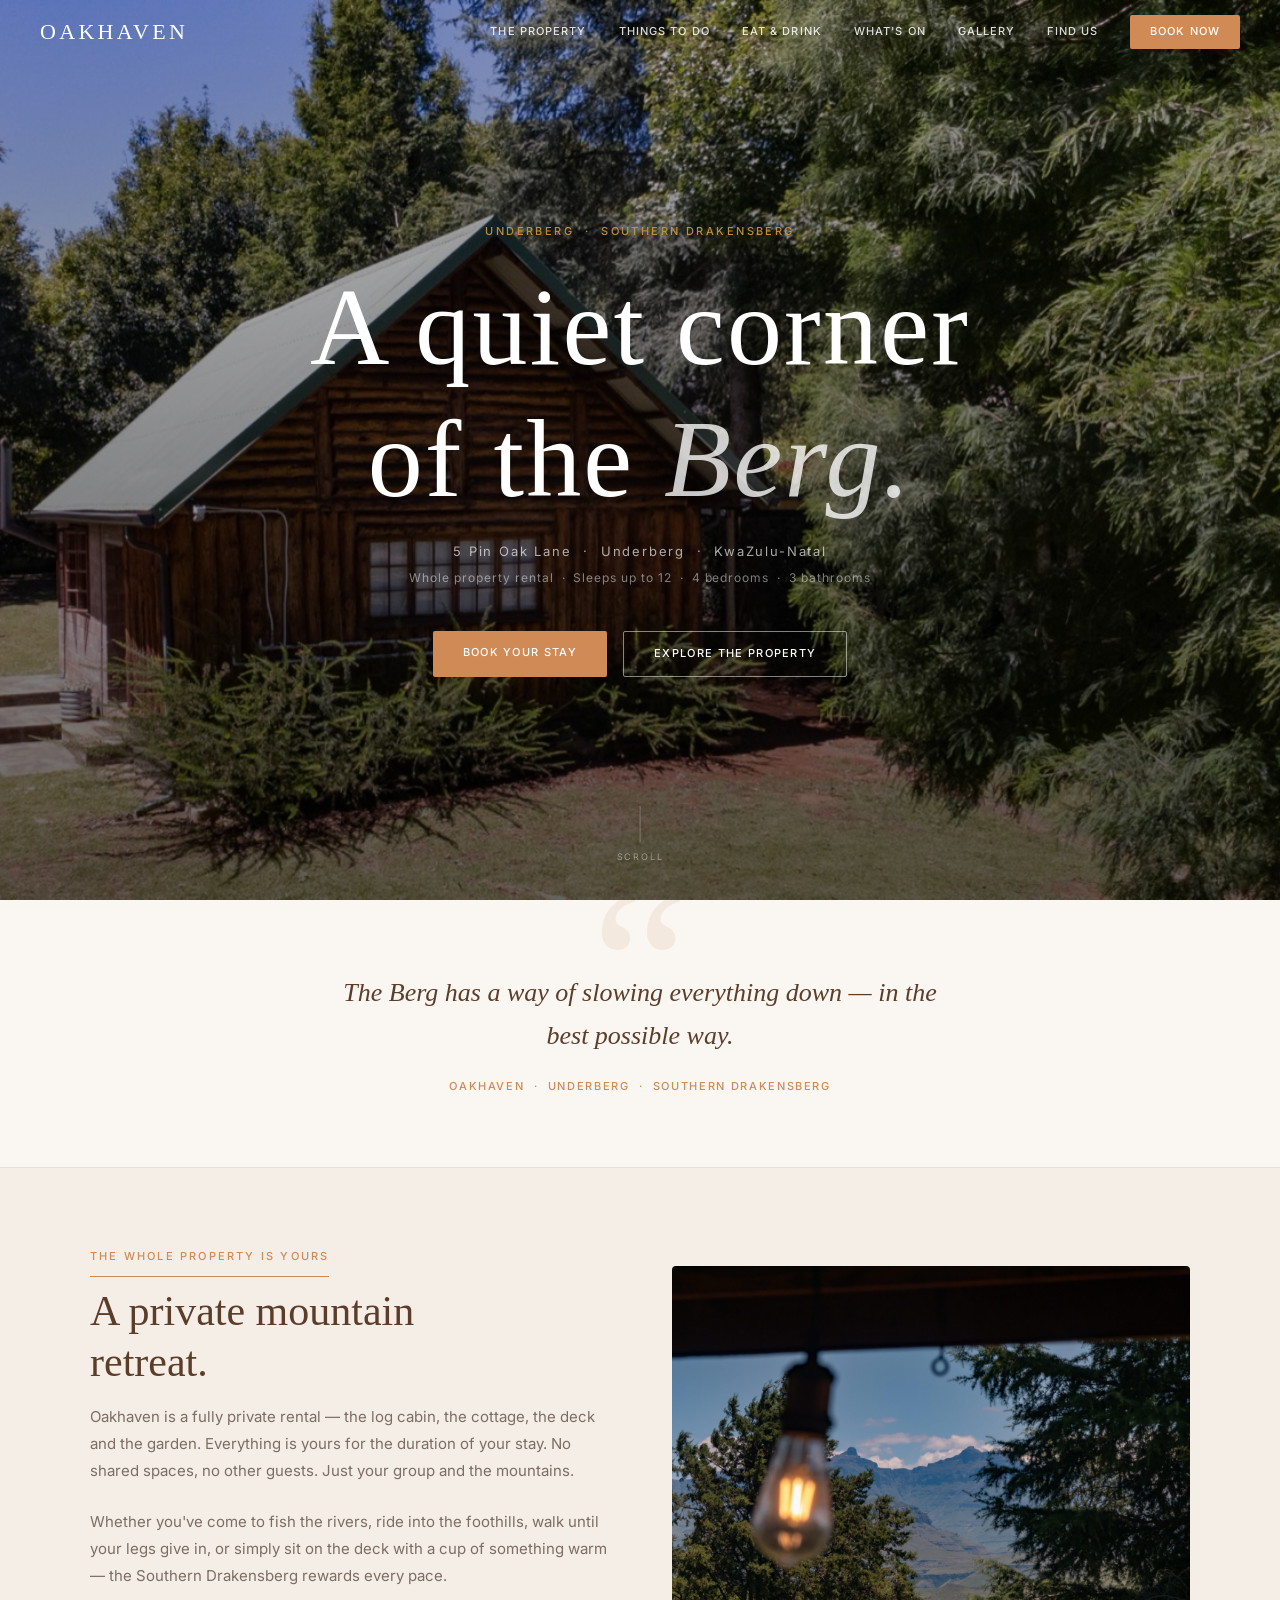
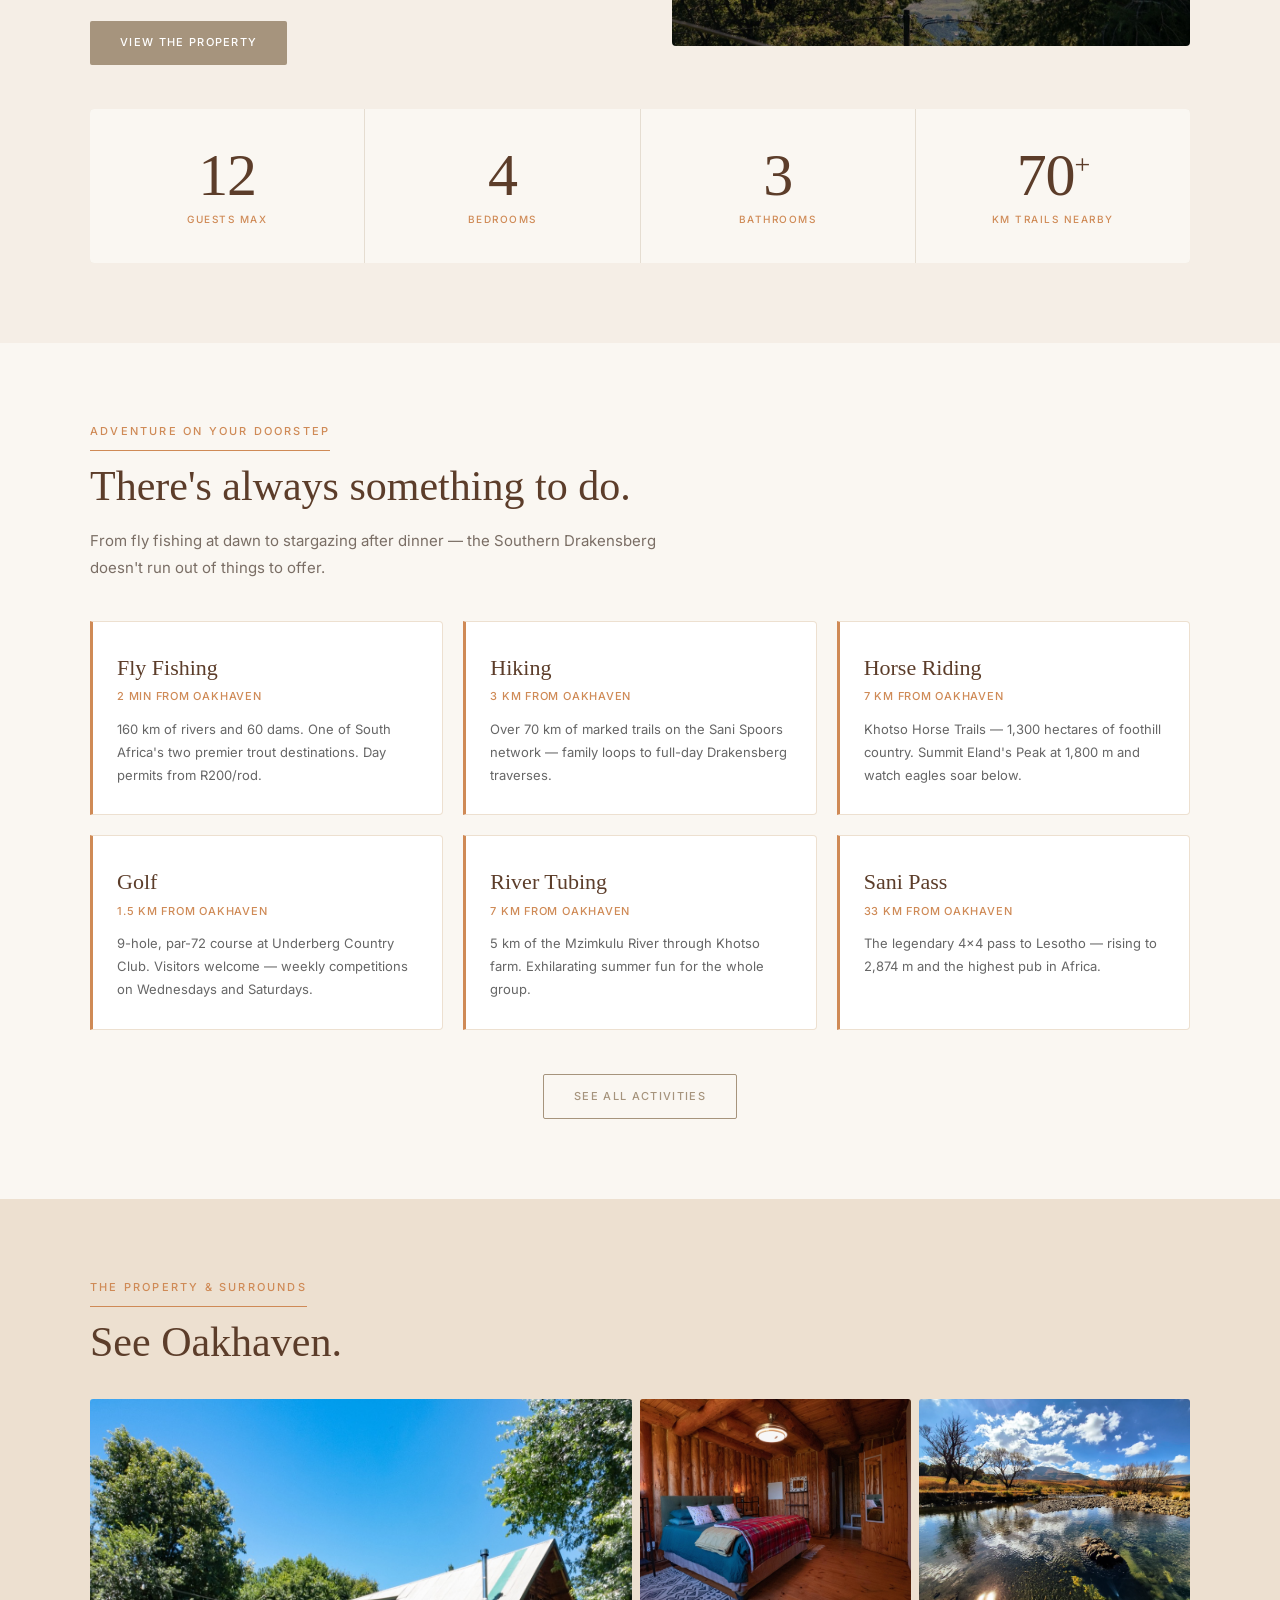
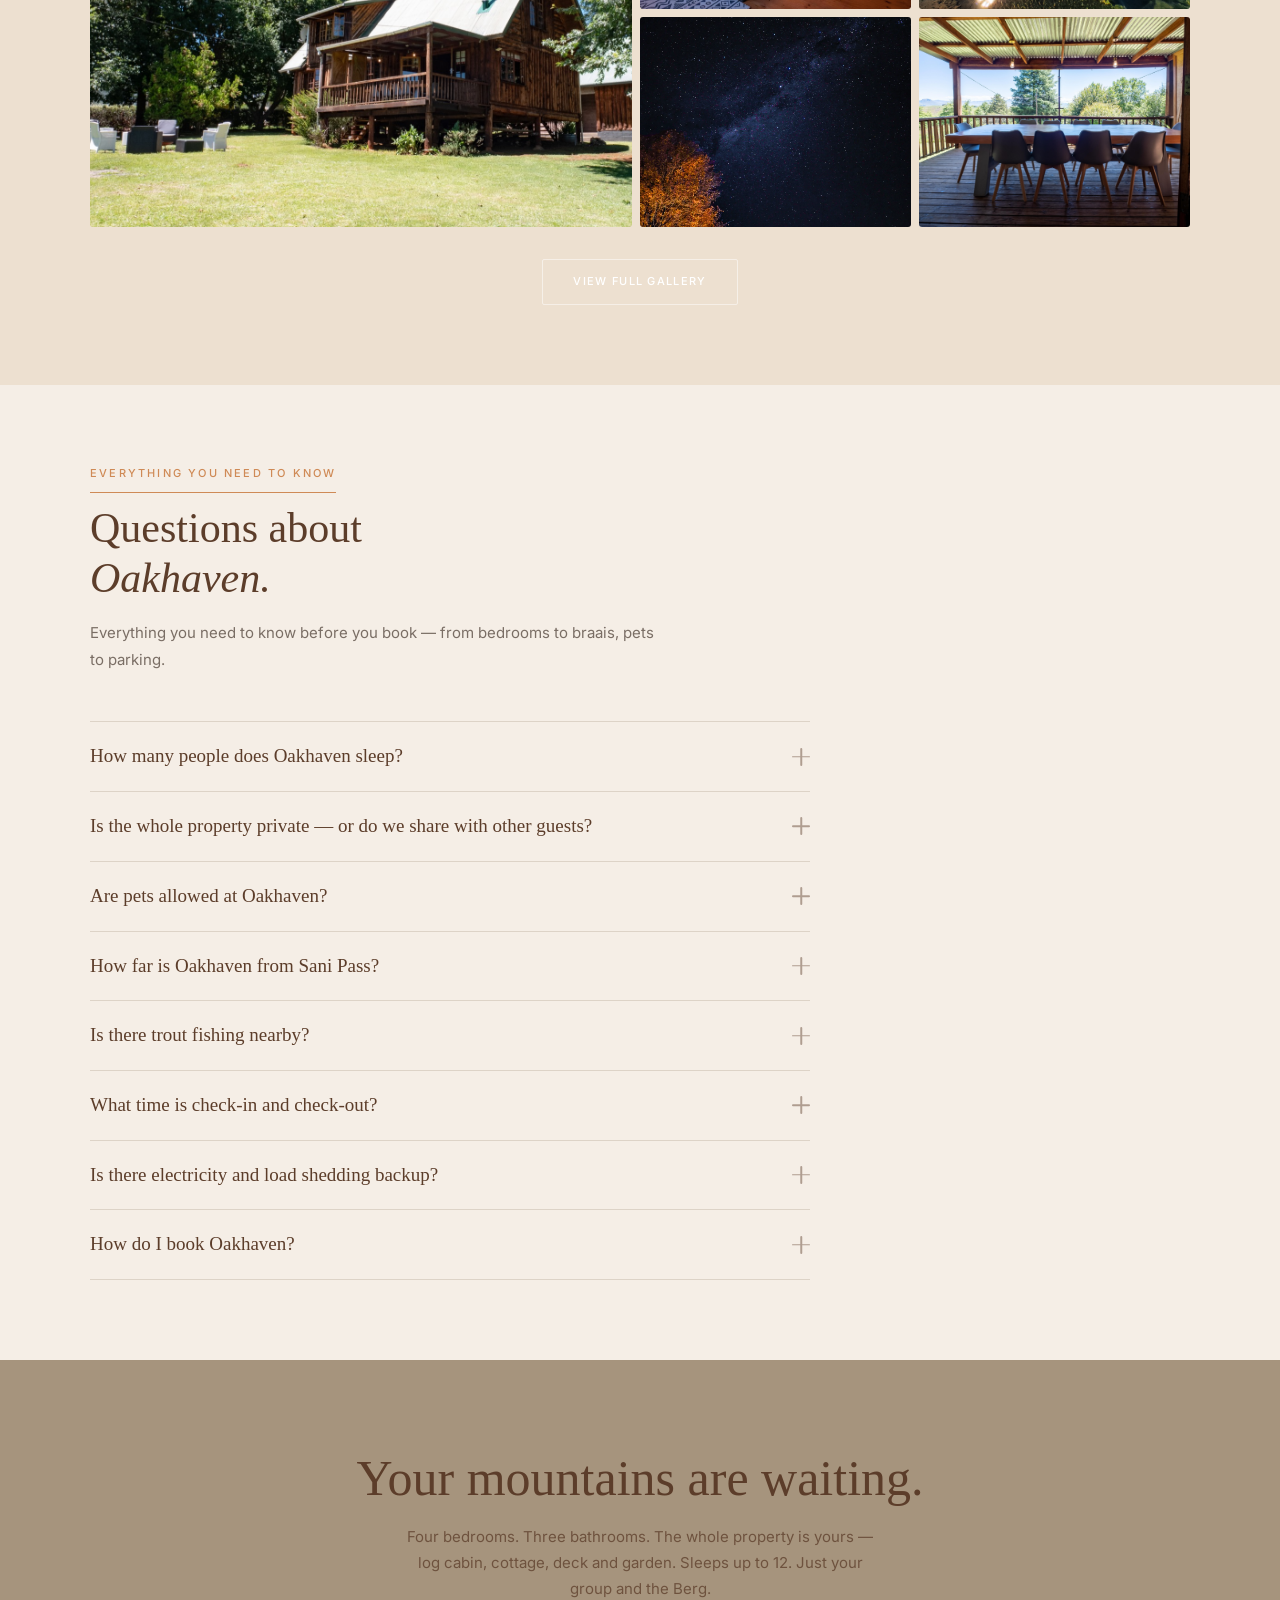
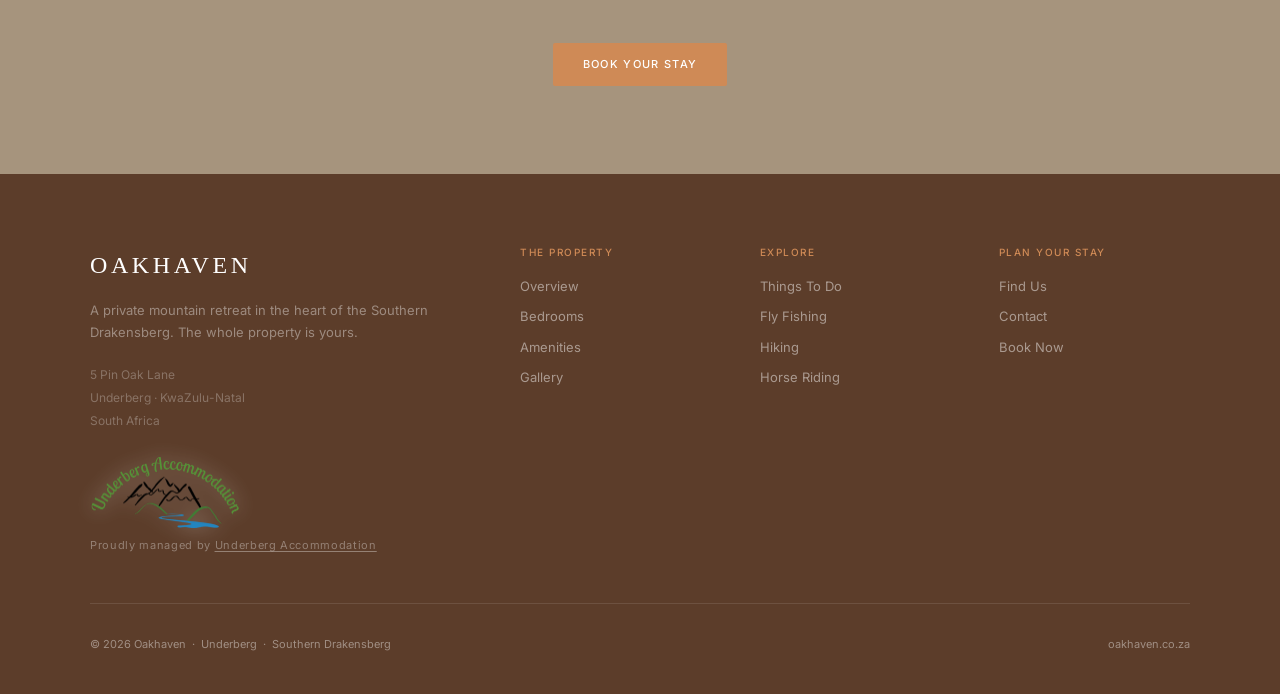
==== commit acb4a875: "Add What's On to nav and footer on all pages (staging) Co-Authored-By: Claude Fable 5 <noreply@anthr" ====
--- a/index.html
+++ b/index.html
@@ -112,6 +112,7 @@
       <a href="property.html">The Property</a>
       <a href="things-to-do.html">Things To Do</a>
       <a href="eat-and-drink.html">Eat &amp; Drink</a>
+      <a href="whats-on.html">What's On</a>
       <a href="gallery.html">Gallery</a>
       <a href="find-us.html">Find Us</a>
       <a href="https://wa.me/27660128642?text=Hi%2C%20I%27d%20like%20to%20enquire%20about%20booking%20Oakhaven" target="_blank" rel="noopener" class="nav-book">Book Now</a>
